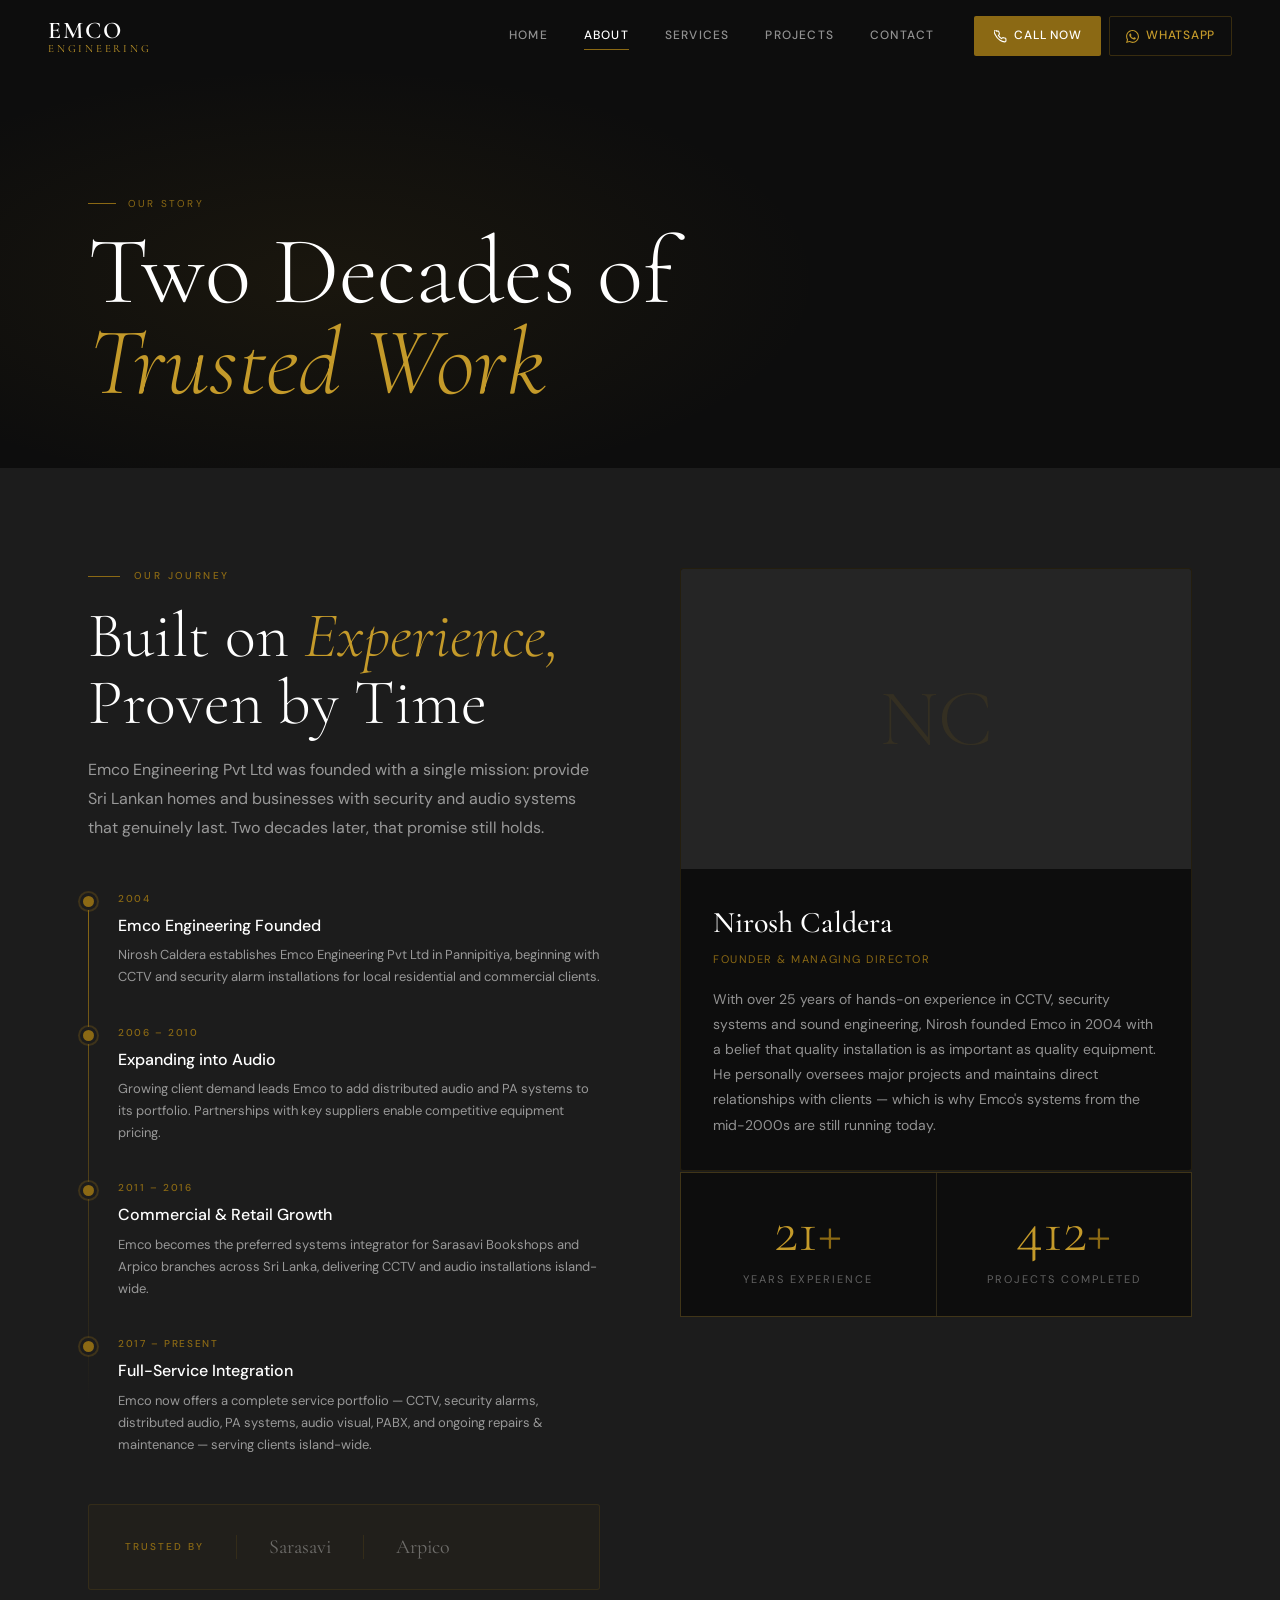
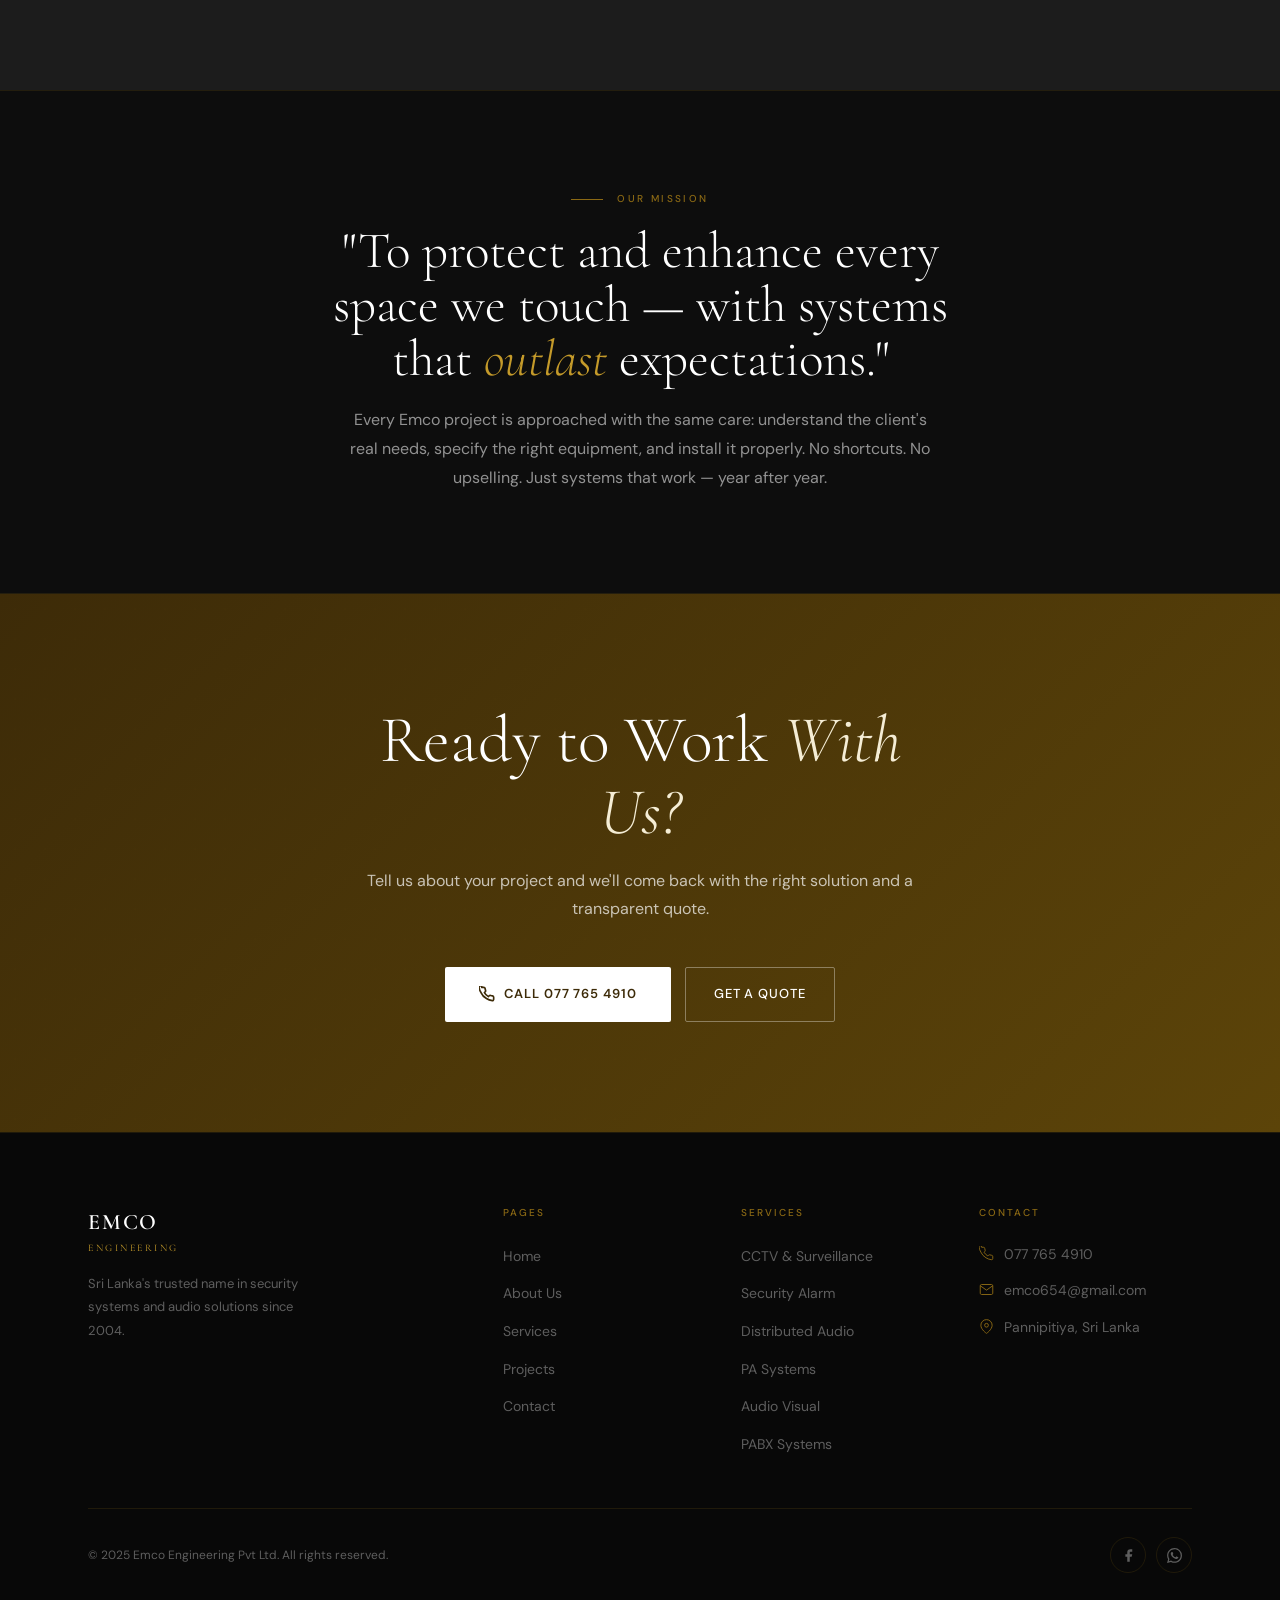
==== about.html @ 7edbc1fe "Build complete 5-page website for Emco Engineering Implements the full dark-luxury website based on " ====
<!DOCTYPE html>
<html lang="en">
<head>
  <meta charset="UTF-8">
  <meta name="viewport" content="width=device-width, initial-scale=1.0">
  <title>About Us — Emco Engineering</title>
  <meta name="description" content="Founded in 2004 by Nirosh Caldera, Emco Engineering has 20+ years of expertise in CCTV, security and audio systems across Sri Lanka.">
  <link rel="stylesheet" href="style.css">
  <script src="https://cdnjs.cloudflare.com/ajax/libs/gsap/3.12.5/gsap.min.js" defer></script>
  <script src="script.js" defer></script>
</head>
<body>

<div id="page-overlay"></div>

<!-- NAVBAR -->
<nav class="navbar" id="navbar">
  <div class="nav-container">
    <a href="index.html" class="nav-logo nav-link-anim">
      <img src="assets/logo.png" alt="Emco Engineering" class="logo-img" onerror="this.closest('.nav-logo').classList.add('logo-fallback-active')">
      <div class="logo-text-fallback"><div class="logo-emco">EMCO</div><div class="logo-engineering">Engineering</div></div>
    </a>
    <div class="nav-links">
      <a href="index.html"    class="nav-link nav-link-anim">Home</a>
      <a href="about.html"   class="nav-link active nav-link-anim">About</a>
      <a href="services.html" class="nav-link nav-link-anim">Services</a>
      <a href="projects.html" class="nav-link nav-link-anim">Projects</a>
      <a href="contact.html"  class="nav-link nav-link-anim">Contact</a>
    </div>
    <div class="nav-cta-group">
      <a href="tel:+94777654910" class="btn-nav-call">
        <svg viewBox="0 0 24 24" width="13" height="13" fill="none" stroke="currentColor" stroke-width="2" stroke-linecap="round" stroke-linejoin="round"><path d="M22 16.92v3a2 2 0 01-2.18 2 19.79 19.79 0 01-8.63-3.07A19.5 19.5 0 013 9.82a19.79 19.79 0 01-3.07-8.63A2 2 0 014.11 2h3a2 2 0 012 1.72c.127.96.361 1.903.7 2.81a2 2 0 01-.45 2.11L8.09 9.91a16 16 0 006 6l1.27-1.27a2 2 0 012.11-.45c.907.339 1.85.573 2.81.7A2 2 0 0122 16.92z"/></svg>
        Call Now
      </a>
      <a href="https://wa.me/94777654910" class="btn-nav-wa" target="_blank" rel="noopener">
        <svg viewBox="0 0 24 24" width="13" height="13" fill="currentColor"><path d="M17.472 14.382c-.297-.149-1.758-.867-2.03-.967-.273-.099-.471-.148-.67.15-.197.297-.767.966-.94 1.164-.173.199-.347.223-.644.075-.297-.15-1.255-.463-2.39-1.475-.883-.788-1.48-1.761-1.653-2.059-.173-.297-.018-.458.13-.606.134-.133.298-.347.446-.52.149-.174.198-.298.298-.497.099-.198.05-.371-.025-.52-.075-.149-.669-1.612-.916-2.207-.242-.579-.487-.5-.669-.51-.173-.008-.371-.01-.57-.01-.198 0-.52.074-.792.372-.272.297-1.04 1.016-1.04 2.479 0 1.462 1.065 2.875 1.213 3.074.149.198 2.096 3.2 5.077 4.487.709.306 1.262.489 1.694.625.712.227 1.36.195 1.871.118.571-.085 1.758-.719 2.006-1.413.248-.694.248-1.289.173-1.413-.074-.124-.272-.198-.57-.347m-5.421 7.403h-.004a9.87 9.87 0 01-5.031-1.378l-.361-.214-3.741.982.998-3.648-.235-.374a9.86 9.86 0 01-1.51-5.26c.001-5.45 4.436-9.884 9.888-9.884 2.64 0 5.122 1.03 6.988 2.898a9.825 9.825 0 012.893 6.994c-.003 5.45-4.437 9.884-9.885 9.884m8.413-18.297A11.815 11.815 0 0012.05 0C5.495 0 .16 5.335.157 11.892c0 2.096.547 4.142 1.588 5.945L.057 24l6.305-1.654a11.882 11.882 0 005.683 1.448h.005c6.554 0 11.89-5.335 11.893-11.893a11.821 11.821 0 00-3.48-8.413Z"/></svg>
        WhatsApp
      </a>
    </div>
    <button class="hamburger" id="hamburger" aria-label="Open menu">
      <span></span><span></span><span></span>
    </button>
  </div>
</nav>

<div class="mobile-scrim" id="mobileScrim"></div>
<div class="mobile-menu" id="mobileMenu">
  <a href="index.html"    class="mobile-link nav-link-anim">Home</a>
  <a href="about.html"   class="mobile-link nav-link-anim">About</a>
  <a href="services.html" class="mobile-link nav-link-anim">Services</a>
  <a href="projects.html" class="mobile-link nav-link-anim">Projects</a>
  <a href="contact.html"  class="mobile-link nav-link-anim">Contact</a>
  <div class="mobile-cta">
    <a href="tel:+94777654910" class="mobile-call">📞 Call 077 765 4910</a>
    <a href="https://wa.me/94777654910" class="mobile-wa" target="_blank">💬 WhatsApp Us</a>
  </div>
</div>

<!-- PAGE HERO -->
<section class="page-hero">
  <div class="ph-content">
    <div class="ph-label">Our Story</div>
    <h1>Two Decades of<br><em>Trusted Work</em></h1>
  </div>
</section>

<!-- ABOUT SECTION -->
<section class="about-section">
  <div class="section-inner">
    <div class="about-grid">

      <!-- Timeline -->
      <div>
        <div class="section-eyebrow reveal">Our Journey</div>
        <h2 class="section-heading reveal d1">Built on <em>Experience,</em><br>Proven by Time</h2>
        <p class="section-body reveal d2" style="margin-bottom: 48px;">Emco Engineering Pvt Ltd was founded with a single mission: provide Sri Lankan homes and businesses with security and audio systems that genuinely last. Two decades later, that promise still holds.</p>

        <div class="timeline reveal d3">
          <div class="tl-item">
            <div class="tl-dot"></div>
            <div class="tl-year">2004</div>
            <div class="tl-title">Emco Engineering Founded</div>
            <div class="tl-desc">Nirosh Caldera establishes Emco Engineering Pvt Ltd in Pannipitiya, beginning with CCTV and security alarm installations for local residential and commercial clients.</div>
          </div>
          <div class="tl-item">
            <div class="tl-dot"></div>
            <div class="tl-year">2006 – 2010</div>
            <div class="tl-title">Expanding into Audio</div>
            <div class="tl-desc">Growing client demand leads Emco to add distributed audio and PA systems to its portfolio. Partnerships with key suppliers enable competitive equipment pricing.</div>
          </div>
          <div class="tl-item">
            <div class="tl-dot"></div>
            <div class="tl-year">2011 – 2016</div>
            <div class="tl-title">Commercial &amp; Retail Growth</div>
            <div class="tl-desc">Emco becomes the preferred systems integrator for Sarasavi Bookshops and Arpico branches across Sri Lanka, delivering CCTV and audio installations island-wide.</div>
          </div>
          <div class="tl-item">
            <div class="tl-dot"></div>
            <div class="tl-year">2017 – Present</div>
            <div class="tl-title">Full-Service Integration</div>
            <div class="tl-desc">Emco now offers a complete service portfolio — CCTV, security alarms, distributed audio, PA systems, audio visual, PABX, and ongoing repairs &amp; maintenance — serving clients island-wide.</div>
          </div>
        </div>

        <!-- Partners -->
        <div class="partners-bar reveal d4">
          <div class="partners-label">Trusted by</div>
          <div class="partners-sep"></div>
          <div class="partner-name">Sarasavi</div>
          <div class="partners-sep"></div>
          <div class="partner-name">Arpico</div>
        </div>
      </div>

      <!-- Founder Card -->
      <div class="reveal-left d2">
        <div class="founder-card">
          <div class="founder-photo">
            <img src="assets/founder.jpg" alt="Nirosh Caldera" onerror="this.style.display='none';this.nextElementSibling.style.display='flex'">
            <div class="founder-photo-ph" style="display:none">NC</div>
          </div>
          <div class="founder-info">
            <div class="founder-name">Nirosh Caldera</div>
            <div class="founder-title">Founder &amp; Managing Director</div>
            <p class="founder-bio">With over 25 years of hands-on experience in CCTV, security systems and sound engineering, Nirosh founded Emco in 2004 with a belief that quality installation is as important as quality equipment. He personally oversees major projects and maintains direct relationships with clients — which is why Emco's systems from the mid-2000s are still running today.</p>
          </div>
        </div>

        <!-- Stats -->
        <div style="display:grid; grid-template-columns:1fr 1fr; gap:1px; background:var(--border-gold); border:1px solid var(--border-gold); margin-top:1px;">
          <div style="background:var(--obsidian); padding:28px 24px; text-align:center;">
            <div class="stat-num" style="font-size:clamp(40px,5vw,60px);"><span class="counter" data-target="25"></span><span class="stat-suf">+</span></div>
            <div class="stat-lbl">Years Experience</div>
          </div>
          <div style="background:var(--obsidian); padding:28px 24px; text-align:center;">
            <div class="stat-num" style="font-size:clamp(40px,5vw,60px);"><span class="counter" data-target="500"></span><span class="stat-suf">+</span></div>
            <div class="stat-lbl">Projects Completed</div>
          </div>
        </div>
      </div>
    </div>
  </div>
</section>

<!-- MISSION -->
<section style="background: var(--obsidian); border-top: 1px solid var(--border-gold); border-bottom: 1px solid var(--border-gold);">
  <div class="section-inner" style="text-align:center; max-width:800px;">
    <div class="section-eyebrow reveal" style="justify-content:center;">Our Mission</div>
    <h2 class="section-heading reveal d1" style="font-size:clamp(32px,4vw,54px);">"To protect and enhance every space we touch — with systems that <em>outlast</em> expectations."</h2>
    <p class="section-body reveal d2" style="max-width:600px; margin:0 auto; text-align:center; color:var(--muted);">Every Emco project is approached with the same care: understand the client's real needs, specify the right equipment, and install it properly. No shortcuts. No upselling. Just systems that work — year after year.</p>
  </div>
</section>

<!-- CTA -->
<section class="cta-section">
  <div class="cta-pattern"></div>
  <div class="cta-inner">
    <h2 class="reveal">Ready to Work <em>With Us?</em></h2>
    <p class="reveal d1">Tell us about your project and we'll come back with the right solution and a transparent quote.</p>
    <div class="cta-btns reveal d2">
      <a href="tel:+94777654910" class="btn-white">
        <svg viewBox="0 0 24 24" width="16" height="16" fill="none" stroke="currentColor" stroke-width="2.5" stroke-linecap="round" stroke-linejoin="round"><path d="M22 16.92v3a2 2 0 01-2.18 2 19.79 19.79 0 01-8.63-3.07A19.5 19.5 0 013 9.82a19.79 19.79 0 01-3.07-8.63A2 2 0 014.11 2h3a2 2 0 012 1.72c.127.96.361 1.903.7 2.81a2 2 0 01-.45 2.11L8.09 9.91a16 16 0 006 6l1.27-1.27a2 2 0 012.11-.45c.907.339 1.85.573 2.81.7A2 2 0 0122 16.92z"/></svg>
        Call 077 765 4910
      </a>
      <a href="contact.html" class="btn-outline-white nav-link-anim">Get a Quote</a>
    </div>
  </div>
</section>

<!-- FOOTER -->
<footer class="footer">
  <div class="footer-inner">
    <div class="footer-top">
      <div>
        <div class="footer-logo">
          <img src="assets/logo.png" alt="Emco Engineering" onerror="this.style.display='none';this.nextElementSibling.style.display='block'">
          <div style="display:none"><div class="logo-emco">EMCO</div><div class="logo-engineering">Engineering</div></div>
        </div>
        <p class="footer-tagline">Sri Lanka's trusted name in security systems and audio solutions since 2004.</p>
      </div>
      <div class="footer-col">
        <h4>Pages</h4>
        <ul>
          <li><a href="index.html"    class="nav-link-anim">Home</a></li>
          <li><a href="about.html"   class="nav-link-anim">About Us</a></li>
          <li><a href="services.html" class="nav-link-anim">Services</a></li>
          <li><a href="projects.html" class="nav-link-anim">Projects</a></li>
          <li><a href="contact.html"  class="nav-link-anim">Contact</a></li>
        </ul>
      </div>
      <div class="footer-col">
        <h4>Services</h4>
        <ul>
          <li><a href="services.html">CCTV &amp; Surveillance</a></li>
          <li><a href="services.html">Security Alarm</a></li>
          <li><a href="services.html">Distributed Audio</a></li>
          <li><a href="services.html">PA Systems</a></li>
          <li><a href="services.html">Audio Visual</a></li>
          <li><a href="services.html">PABX Systems</a></li>
        </ul>
      </div>
      <div class="footer-col">
        <h4>Contact</h4>
        <div class="fc-item"><svg viewBox="0 0 24 24"><path d="M22 16.92v3a2 2 0 01-2.18 2 19.79 19.79 0 01-8.63-3.07A19.5 19.5 0 013 9.82a19.79 19.79 0 01-3.07-8.63A2 2 0 014.11 2h3a2 2 0 012 1.72c.127.96.361 1.903.7 2.81a2 2 0 01-.45 2.11L8.09 9.91a16 16 0 006 6l1.27-1.27a2 2 0 012.11-.45c.907.339 1.85.573 2.81.7A2 2 0 0122 16.92z"/></svg><a href="tel:+94777654910">077 765 4910</a></div>
        <div class="fc-item"><svg viewBox="0 0 24 24"><path d="M4 4h16c1.1 0 2 .9 2 2v12c0 1.1-.9 2-2 2H4c-1.1 0-2-.9-2-2V6c0-1.1.9-2 2-2z"/><polyline points="22,6 12,13 2,6"/></svg><a href="mailto:emco654@gmail.com">emco654@gmail.com</a></div>
        <div class="fc-item"><svg viewBox="0 0 24 24"><path d="M21 10c0 7-9 13-9 13s-9-6-9-13a9 9 0 0118 0z"/><circle cx="12" cy="10" r="3"/></svg><span>Pannipitiya, Sri Lanka</span></div>
      </div>
    </div>
    <div class="footer-bottom">
      <p class="footer-copy">&copy; 2025 Emco Engineering Pvt Ltd. All rights reserved.</p>
      <div class="footer-social">
        <a href="https://facebook.com" class="soc-btn" target="_blank" rel="noopener" aria-label="Facebook"><svg viewBox="0 0 24 24"><path d="M18 2h-3a5 5 0 00-5 5v3H7v4h3v8h4v-8h3l1-4h-4V7a1 1 0 011-1h3z"/></svg></a>
        <a href="https://wa.me/94777654910" class="soc-btn" target="_blank" rel="noopener" aria-label="WhatsApp"><svg viewBox="0 0 24 24"><path d="M17.472 14.382c-.297-.149-1.758-.867-2.03-.967-.273-.099-.471-.148-.67.15-.197.297-.767.966-.94 1.164-.173.199-.347.223-.644.075-.297-.15-1.255-.463-2.39-1.475-.883-.788-1.48-1.761-1.653-2.059-.173-.297-.018-.458.13-.606.134-.133.298-.347.446-.52.149-.174.198-.298.298-.497.099-.198.05-.371-.025-.52-.075-.149-.669-1.612-.916-2.207-.242-.579-.487-.5-.669-.51-.173-.008-.371-.01-.57-.01-.198 0-.52.074-.792.372-.272.297-1.04 1.016-1.04 2.479 0 1.462 1.065 2.875 1.213 3.074.149.198 2.096 3.2 5.077 4.487.709.306 1.262.489 1.694.625.712.227 1.36.195 1.871.118.571-.085 1.758-.719 2.006-1.413.248-.694.248-1.289.173-1.413-.074-.124-.272-.198-.57-.347m-5.421 7.403h-.004a9.87 9.87 0 01-5.031-1.378l-.361-.214-3.741.982.998-3.648-.235-.374a9.86 9.86 0 01-1.51-5.26c.001-5.45 4.436-9.884 9.888-9.884 2.64 0 5.122 1.03 6.988 2.898a9.825 9.825 0 012.893 6.994c-.003 5.45-4.437 9.884-9.885 9.884m8.413-18.297A11.815 11.815 0 0012.05 0C5.495 0 .16 5.335.157 11.892c0 2.096.547 4.142 1.588 5.945L.057 24l6.305-1.654a11.882 11.882 0 005.683 1.448h.005c6.554 0 11.89-5.335 11.893-11.893a11.821 11.821 0 00-3.48-8.413Z"/></svg></a>
      </div>
    </div>
  </div>
</footer>

</body>
</html>
---- style.css ----
/* ================================================================
   EMCO ENGINEERING — GLOBAL STYLESHEET
   Dark Luxury · Gold Accent · Cormorant Garamond + DM Sans
   ================================================================ */

@import url('https://fonts.googleapis.com/css2?family=Cormorant+Garamond:ital,wght@0,300;0,400;0,500;0,600;1,300;1,400;1,500&family=DM+Sans:opsz,wght@9..40,300;9..40,400;9..40,500;9..40,600&display=swap');

/* ── VARIABLES ─────────────────────────────────────────────── */
:root {
  --obsidian:    #0D0D0D;
  --charcoal:    #1C1C1C;
  --charcoal2:   #252525;
  --charcoal3:   #2E2E2E;
  --gold:        #8B6914;
  --gold-light:  #C49A2A;
  --gold-pale:   #F5EDD5;
  --gold-dark:   #5C4409;
  --brown:       #3D2B08;
  --off-white:   #F7F5F0;
  --white:       #FFFFFF;
  --muted:       rgba(255,255,255,0.55);
  --muted2:      rgba(255,255,255,0.35);
  --border-gold: rgba(139,105,20,0.18);
  --border-gold2:rgba(139,105,20,0.35);
  --ff-display:  'Cormorant Garamond', serif;
  --ff-body:     'DM Sans', sans-serif;
  --max-w:       1200px;
  --ease-expo:   cubic-bezier(0.16, 1, 0.3, 1);
}

/* ── RESET ──────────────────────────────────────────────────── */
*, *::before, *::after { box-sizing: border-box; margin: 0; padding: 0; }
html { scroll-behavior: smooth; }
body {
  font-family: var(--ff-body);
  background: var(--obsidian);
  color: var(--white);
  overflow-x: hidden;
  line-height: 1.6;
  -webkit-font-smoothing: antialiased;
}
img { max-width: 100%; display: block; }
a { text-decoration: none; color: inherit; }
button { font-family: var(--ff-body); cursor: pointer; border: none; background: none; }
svg { pointer-events: none; }

::-webkit-scrollbar { width: 5px; }
::-webkit-scrollbar-track { background: var(--charcoal); }
::-webkit-scrollbar-thumb { background: var(--gold); border-radius: 3px; }

/* ── PAGE TRANSITION OVERLAY ────────────────────────────────── */
#page-overlay {
  position: fixed;
  inset: 0;
  background: var(--gold-dark);
  z-index: 9999;
  transform: scaleX(1);
  transform-origin: right;
  pointer-events: none;
  will-change: transform;
}

/* ── NAVBAR ─────────────────────────────────────────────────── */
.navbar {
  position: fixed;
  top: 0; left: 0; right: 0;
  z-index: 900;
  height: 72px;
  padding: 0 48px;
  display: flex;
  align-items: center;
  transition: background 0.4s, box-shadow 0.4s;
}
.navbar.scrolled {
  background: rgba(13,13,13,0.96);
  backdrop-filter: blur(16px);
  -webkit-backdrop-filter: blur(16px);
  box-shadow: 0 1px 0 var(--border-gold);
}
.nav-container {
  display: flex;
  align-items: center;
  width: 100%;
  max-width: var(--max-w);
  margin: 0 auto;
}

/* Logo */
.nav-logo { display: flex; align-items: center; gap: 10px; flex-shrink: 0; }
.nav-logo .logo-img { height: 38px; width: auto; display: block; }
.logo-text-fallback {
  display: none;
  flex-direction: column;
  line-height: 1;
}
.nav-logo.logo-fallback-active .logo-img { display: none; }
.nav-logo.logo-fallback-active .logo-text-fallback { display: flex; }
.logo-emco {
  font-family: var(--ff-display);
  font-size: 24px;
  font-weight: 600;
  color: var(--white);
  letter-spacing: 0.08em;
}
.logo-engineering {
  font-family: var(--ff-display);
  font-size: 11px;
  font-weight: 400;
  color: var(--gold-light);
  letter-spacing: 0.25em;
  text-transform: uppercase;
}

/* Nav links */
.nav-links {
  display: flex;
  gap: 36px;
  margin-left: auto;
  margin-right: 40px;
}
.nav-link {
  font-size: 12px;
  font-weight: 500;
  letter-spacing: 0.1em;
  text-transform: uppercase;
  color: var(--muted);
  position: relative;
  transition: color 0.25s;
}
.nav-link::after {
  content: '';
  position: absolute;
  bottom: -4px; left: 50%; right: 50%;
  height: 1px;
  background: var(--gold);
  transition: left 0.3s var(--ease-expo), right 0.3s var(--ease-expo);
}
.nav-link:hover, .nav-link.active { color: var(--white); }
.nav-link:hover::after, .nav-link.active::after { left: 0; right: 0; }

/* CTA buttons */
.nav-cta-group { display: flex; gap: 8px; }
.btn-nav-call {
  display: inline-flex; align-items: center; gap: 7px;
  padding: 9px 20px;
  background: var(--gold);
  color: var(--white);
  font-size: 12px; font-weight: 500; letter-spacing: 0.06em;
  text-transform: uppercase; border-radius: 2px;
  transition: background 0.25s;
}
.btn-nav-call:hover { background: var(--gold-light); }
.btn-nav-wa {
  display: inline-flex; align-items: center; gap: 7px;
  padding: 9px 16px;
  border: 1px solid var(--border-gold2);
  color: var(--gold-light);
  font-size: 12px; font-weight: 500; letter-spacing: 0.06em;
  text-transform: uppercase; border-radius: 2px;
  transition: all 0.25s;
}
.btn-nav-wa:hover { border-color: var(--gold-light); background: rgba(139,105,20,0.08); color: var(--white); }

/* Hamburger */
.hamburger {
  display: none;
  margin-left: auto;
  width: 40px; height: 40px;
  flex-direction: column;
  align-items: flex-end;
  justify-content: center;
  gap: 6px;
}
.hamburger span {
  display: block; height: 1.5px; background: var(--white);
  transition: all 0.35s var(--ease-expo);
}
.hamburger span:nth-child(1) { width: 28px; }
.hamburger span:nth-child(2) { width: 20px; }
.hamburger span:nth-child(3) { width: 24px; }
.hamburger.open span:nth-child(1) { width: 26px; transform: translateY(7.5px) rotate(45deg); }
.hamburger.open span:nth-child(2) { opacity: 0; transform: scaleX(0); }
.hamburger.open span:nth-child(3) { width: 26px; transform: translateY(-7.5px) rotate(-45deg); }

/* Mobile menu */
.mobile-scrim {
  position: fixed; inset: 0;
  background: rgba(0,0,0,0.75);
  z-index: 850;
  opacity: 0; pointer-events: none;
  transition: opacity 0.4s;
}
.mobile-scrim.open { opacity: 1; pointer-events: all; }
.mobile-menu {
  position: fixed; top: 0; right: 0;
  width: min(320px, 85vw); height: 100vh;
  background: var(--charcoal);
  border-left: 1px solid var(--border-gold);
  z-index: 860;
  padding: 90px 36px 40px;
  transform: translateX(100%);
  transition: transform 0.5s var(--ease-expo);
  overflow-y: auto;
}
.mobile-menu.open { transform: translateX(0); }
.mobile-link {
  display: block;
  font-family: var(--ff-display);
  font-size: 28px; font-weight: 400;
  color: var(--muted);
  padding: 14px 0;
  border-bottom: 0.5px solid var(--border-gold);
  transition: color 0.2s, padding-left 0.3s;
}
.mobile-link:last-of-type { border-bottom: none; }
.mobile-link:hover { color: var(--gold-light); padding-left: 6px; }
.mobile-cta { margin-top: 36px; display: flex; flex-direction: column; gap: 10px; }
.mobile-cta a {
  display: flex; align-items: center; justify-content: center; gap: 8px;
  padding: 14px 20px; border-radius: 2px;
  font-size: 14px; font-weight: 500; letter-spacing: 0.04em;
}
.mobile-call { background: var(--gold); color: var(--white); }
.mobile-call:hover { background: var(--gold-light); }
.mobile-wa { border: 1px solid var(--border-gold2); color: var(--gold-light); }
.mobile-wa:hover { background: rgba(139,105,20,0.08); }

/* ── HERO ───────────────────────────────────────────────────── */
.hero {
  position: relative;
  height: 100svh; min-height: 680px;
  display: flex; align-items: center;
  overflow: hidden;
  background: var(--obsidian);
}
.hero-bg {
  position: absolute; inset: 0;
  background:
    radial-gradient(ellipse 70% 60% at 75% 50%, rgba(139,105,20,0.13) 0%, transparent 70%),
    radial-gradient(ellipse 50% 50% at 15% 85%, rgba(92,68,9,0.08) 0%, transparent 60%);
}
.hero-grid {
  position: absolute; inset: 0;
  background-image:
    linear-gradient(var(--border-gold) 1px, transparent 1px),
    linear-gradient(90deg, var(--border-gold) 1px, transparent 1px);
  background-size: 72px 72px;
  mask-image: radial-gradient(ellipse 80% 80% at 70% 50%, black 20%, transparent 80%);
  -webkit-mask-image: radial-gradient(ellipse 80% 80% at 70% 50%, black 20%, transparent 80%);
}
.hero-content {
  position: relative; z-index: 2;
  max-width: var(--max-w); margin: 0 auto;
  padding: 0 48px;
  width: 100%;
  padding-top: 72px;
}
.hero-label {
  font-size: 11px; font-weight: 500;
  letter-spacing: 0.22em; text-transform: uppercase;
  color: var(--gold-light);
  margin-bottom: 28px;
  display: flex; align-items: center; gap: 12px;
  opacity: 0;
}
.hero-label::before {
  content: ''; width: 36px; height: 1px; background: var(--gold);
}
.hero-title {
  font-family: var(--ff-display);
  font-size: clamp(60px, 10vw, 128px);
  font-weight: 300; line-height: 0.95;
  margin-bottom: 36px;
  color: var(--white);
}
.hero-title .word { display: block; overflow: hidden; }
.hero-title .word-inner { display: block; transform: translateY(110%); }
.hero-title .accent { color: var(--gold-light); font-style: italic; }
.hero-sub {
  font-size: clamp(15px, 1.6vw, 17px);
  color: var(--muted);
  max-width: 500px; line-height: 1.8;
  margin-bottom: 44px;
  opacity: 0;
}
.hero-cta { display: flex; gap: 14px; flex-wrap: wrap; opacity: 0; }

/* Primary button */
.btn-primary {
  display: inline-flex; align-items: center; gap: 9px;
  padding: 16px 32px;
  background: var(--gold); color: var(--white);
  font-size: 13px; font-weight: 500;
  letter-spacing: 0.08em; text-transform: uppercase;
  border-radius: 2px;
  position: relative; overflow: hidden;
  transition: transform 0.2s;
}
.btn-primary::before {
  content: '';
  position: absolute; inset: 0;
  background: var(--gold-light);
  transform: scaleX(0); transform-origin: left;
  transition: transform 0.4s var(--ease-expo);
  z-index: 0;
}
.btn-primary:hover::before { transform: scaleX(1); }
.btn-primary:hover { transform: translateY(-2px); }
.btn-primary > * { position: relative; z-index: 1; }

/* Outline button */
.btn-outline {
  display: inline-flex; align-items: center; gap: 9px;
  padding: 16px 28px;
  border: 1px solid var(--border-gold2);
  color: var(--gold-light);
  font-size: 13px; font-weight: 500;
  letter-spacing: 0.08em; text-transform: uppercase;
  border-radius: 2px;
  transition: all 0.3s;
}
.btn-outline:hover {
  border-color: var(--gold-light);
  background: rgba(139,105,20,0.1);
  color: var(--white);
  transform: translateY(-2px);
}

/* Scroll indicator */
.hero-scroll {
  position: absolute; bottom: 40px; left: 50%;
  transform: translateX(-50%);
  display: flex; flex-direction: column; align-items: center; gap: 10px;
  z-index: 2; opacity: 0;
}
.hero-scroll span { font-size: 10px; letter-spacing: 0.2em; text-transform: uppercase; color: var(--muted2); }
.scroll-line {
  width: 1px; height: 52px;
  background: linear-gradient(to bottom, var(--gold) 0%, transparent 100%);
  animation: scrollAnim 2.2s ease-in-out infinite;
}
@keyframes scrollAnim {
  0%   { transform: scaleY(0); transform-origin: top; opacity: 0; }
  40%  { transform: scaleY(1); transform-origin: top; opacity: 1; }
  60%  { transform: scaleY(1); transform-origin: bottom; opacity: 1; }
  100% { transform: scaleY(0); transform-origin: bottom; opacity: 0; }
}

/* ── SECTION SHARED ─────────────────────────────────────────── */
.section-inner {
  max-width: var(--max-w); margin: 0 auto;
  padding: 100px 48px;
}
.section-eyebrow {
  font-size: 10px; font-weight: 500;
  letter-spacing: 0.24em; text-transform: uppercase;
  color: var(--gold);
  margin-bottom: 18px;
  display: flex; align-items: center; gap: 14px;
}
.section-eyebrow::before { content: ''; width: 32px; height: 1px; background: var(--gold); flex-shrink: 0; }
.section-heading {
  font-family: var(--ff-display);
  font-size: clamp(38px, 5vw, 68px);
  font-weight: 300; line-height: 1.05;
  margin-bottom: 20px;
}
.section-heading em { font-style: italic; color: var(--gold-light); }
.section-body {
  font-size: 16px; color: var(--muted);
  max-width: 520px; line-height: 1.8;
}
.section-body.on-light { color: rgba(61,43,8,0.75); }

/* Reveal animation classes */
.reveal {
  opacity: 0; transform: translateY(28px);
  transition: opacity 0.75s var(--ease-expo), transform 0.75s var(--ease-expo);
}
.reveal.in { opacity: 1; transform: translateY(0); }
.reveal-left { opacity: 0; transform: translateX(-28px); transition: opacity 0.75s var(--ease-expo), transform 0.75s var(--ease-expo); }
.reveal-left.in { opacity: 1; transform: translateX(0); }
.d1 { transition-delay: 0.08s; }
.d2 { transition-delay: 0.16s; }
.d3 { transition-delay: 0.24s; }
.d4 { transition-delay: 0.32s; }
.d5 { transition-delay: 0.40s; }
.d6 { transition-delay: 0.48s; }

/* Angled SVG divider */
.angle-divider { display: block; width: 100%; line-height: 0; }

/* ── HOME: SERVICES GRID ────────────────────────────────────── */
.services-section { background: var(--charcoal); }
.services-section .section-inner { padding-bottom: 0; }
.services-grid {
  display: grid;
  grid-template-columns: repeat(3, 1fr);
  gap: 1px;
  background: var(--border-gold);
  border: 1px solid var(--border-gold);
  margin-top: 60px;
}
.s-card {
  background: var(--charcoal);
  padding: 40px 36px 36px;
  position: relative; overflow: hidden;
  transition: background 0.35s;
}
.s-card::after {
  content: '';
  position: absolute; bottom: 0; left: 0;
  width: 100%; height: 2px;
  background: var(--gold);
  transform: scaleX(0); transform-origin: left;
  transition: transform 0.45s var(--ease-expo);
}
.s-card:hover { background: var(--charcoal2); }
.s-card:hover::after { transform: scaleX(1); }
.s-icon {
  width: 50px; height: 50px; border-radius: 50%;
  background: rgba(139,105,20,0.1);
  border: 1px solid var(--border-gold);
  display: flex; align-items: center; justify-content: center;
  margin-bottom: 24px;
  transition: background 0.3s, border-color 0.3s;
}
.s-card:hover .s-icon { background: rgba(139,105,20,0.2); border-color: var(--gold); }
.s-icon svg { width: 22px; height: 22px; stroke: var(--gold-light); fill: none; stroke-width: 1.5; stroke-linecap: round; stroke-linejoin: round; }
.s-card h3 { font-family: var(--ff-display); font-size: 22px; font-weight: 500; margin-bottom: 12px; }
.s-card p { font-size: 14px; color: var(--muted); line-height: 1.75; margin-bottom: 24px; }
.s-link {
  font-size: 11px; font-weight: 500;
  letter-spacing: 0.12em; text-transform: uppercase;
  color: var(--gold);
  display: flex; align-items: center; gap: 8px;
  transition: gap 0.3s var(--ease-expo), color 0.3s;
}
.s-card:hover .s-link { gap: 14px; color: var(--gold-light); }
.s-link svg { width: 14px; height: 14px; stroke: currentColor; fill: none; stroke-width: 2; stroke-linecap: round; stroke-linejoin: round; }

/* ── HOME: STATS ────────────────────────────────────────────── */
.stats-section {
  background: var(--obsidian);
  border-top: 1px solid var(--border-gold);
  border-bottom: 1px solid var(--border-gold);
}
.stats-grid {
  max-width: var(--max-w); margin: 0 auto;
  padding: 80px 48px;
  display: grid;
  grid-template-columns: repeat(4, 1fr);
  gap: 20px;
  text-align: center;
}
.stat-num {
  font-family: var(--ff-display);
  font-size: clamp(52px, 7vw, 84px);
  font-weight: 300; line-height: 1;
  color: var(--gold-light);
}
.stat-suf { color: var(--gold); }
.stat-lbl {
  font-size: 11px; letter-spacing: 0.18em;
  text-transform: uppercase; color: var(--muted2);
  margin-top: 10px;
}

/* ── HOME: WHY EMCO ─────────────────────────────────────────── */
.why-section { background: var(--charcoal); }
.why-grid { display: grid; grid-template-columns: 1fr 1fr; gap: 80px; align-items: center; }
.why-list { list-style: none; margin-top: 36px; }
.why-item {
  display: flex; gap: 16px; align-items: flex-start;
  padding: 20px 0;
  border-bottom: 0.5px solid var(--border-gold);
}
.why-item:last-child { border-bottom: none; }
.why-check {
  width: 30px; height: 30px; border-radius: 50%; flex-shrink: 0;
  background: rgba(139,105,20,0.1);
  border: 1px solid var(--border-gold2);
  display: flex; align-items: center; justify-content: center;
  margin-top: 2px;
}
.why-check svg { width: 14px; height: 14px; stroke: var(--gold); fill: none; stroke-width: 2.5; stroke-linecap: round; stroke-linejoin: round; }
.why-item h4 { font-size: 15px; font-weight: 500; margin-bottom: 5px; }
.why-item p { font-size: 13px; color: var(--muted); line-height: 1.65; }
.why-visual {
  position: relative; aspect-ratio: 3/4;
  background: var(--charcoal2); border-radius: 2px;
  overflow: hidden;
  border: 1px solid var(--border-gold);
}
.why-img { width: 100%; height: 100%; object-fit: cover; }
.why-img-placeholder {
  width: 100%; height: 100%;
  background: linear-gradient(145deg, var(--charcoal2) 0%, rgba(139,105,20,0.06) 100%);
  display: flex; align-items: center; justify-content: center;
}
.why-img-placeholder svg { width: 80px; height: 80px; stroke: rgba(139,105,20,0.12); fill: none; stroke-width: 0.75; }
.why-badge {
  position: absolute; bottom: 24px; left: 24px; right: 24px;
  background: rgba(13,13,13,0.92);
  backdrop-filter: blur(10px);
  border: 1px solid var(--border-gold2);
  border-radius: 3px;
  padding: 18px 22px;
}
.why-badge strong {
  display: block; font-family: var(--ff-display);
  font-size: 36px; font-weight: 300; color: var(--gold-light);
  line-height: 1;
}
.why-badge span { font-size: 11px; letter-spacing: 0.14em; text-transform: uppercase; color: var(--muted2); margin-top: 4px; display: block; }

/* ── CTA BANNER ─────────────────────────────────────────────── */
.cta-section {
  background: linear-gradient(135deg, var(--brown) 0%, var(--gold-dark) 100%);
  position: relative; overflow: hidden; text-align: center;
}
.cta-pattern {
  position: absolute; inset: 0; opacity: 0.06;
  background-image: url("data:image/svg+xml,%3Csvg width='60' height='60' viewBox='0 0 60 60' xmlns='http://www.w3.org/2000/svg'%3E%3Cg fill='%23C49A2A' fill-rule='evenodd'%3E%3Ccircle cx='30' cy='30' r='1'/%3E%3C/g%3E%3C/svg%3E");
  background-size: 30px 30px;
}
.cta-inner {
  position: relative; z-index: 1;
  max-width: 700px; margin: 0 auto;
  padding: 110px 48px;
}
.cta-inner h2 {
  font-family: var(--ff-display);
  font-size: clamp(38px, 5.5vw, 66px);
  font-weight: 300; color: var(--white);
  line-height: 1.1; margin-bottom: 18px;
}
.cta-inner h2 em { color: var(--gold-pale); font-style: italic; }
.cta-inner p { font-size: 16px; color: rgba(255,255,255,0.7); margin-bottom: 44px; line-height: 1.75; }
.cta-btns { display: flex; gap: 14px; justify-content: center; flex-wrap: wrap; }
.btn-white {
  display: inline-flex; align-items: center; gap: 9px;
  padding: 16px 34px;
  background: var(--white); color: var(--brown);
  font-size: 13px; font-weight: 600;
  letter-spacing: 0.07em; text-transform: uppercase;
  border-radius: 2px;
  transition: transform 0.25s, box-shadow 0.25s;
}
.btn-white:hover { transform: translateY(-3px); box-shadow: 0 8px 24px rgba(0,0,0,0.3); }
.btn-outline-white {
  display: inline-flex; align-items: center; gap: 9px;
  padding: 16px 28px;
  border: 1.5px solid rgba(255,255,255,0.35);
  color: var(--white);
  font-size: 13px; font-weight: 500;
  letter-spacing: 0.07em; text-transform: uppercase;
  border-radius: 2px;
  transition: all 0.3s;
}
.btn-outline-white:hover { border-color: var(--white); background: rgba(255,255,255,0.1); transform: translateY(-3px); }

/* ── FOOTER ─────────────────────────────────────────────────── */
.footer { background: #080808; border-top: 1px solid var(--border-gold); }
.footer-inner { max-width: var(--max-w); margin: 0 auto; padding: 72px 48px 36px; }
.footer-top { display: grid; grid-template-columns: 2fr 1fr 1fr 1.2fr; gap: 60px; padding-bottom: 52px; border-bottom: 0.5px solid var(--border-gold); }
.footer-logo img { height: 34px; margin-bottom: 20px; }
.footer-logo .logo-emco { font-family: var(--ff-display); font-size: 22px; font-weight: 600; color: var(--white); letter-spacing: 0.08em; }
.footer-logo .logo-engineering { font-family: var(--ff-display); font-size: 10px; color: var(--gold-light); letter-spacing: 0.25em; text-transform: uppercase; }
.footer-tagline { font-size: 13px; color: var(--muted2); line-height: 1.8; margin-top: 16px; max-width: 240px; }
.footer-col h4 { font-size: 10px; font-weight: 500; letter-spacing: 0.2em; text-transform: uppercase; color: var(--gold); margin-bottom: 22px; }
.footer-col ul { list-style: none; }
.footer-col ul li + li { margin-top: 12px; }
.footer-col a { font-size: 14px; color: var(--muted2); transition: color 0.2s; }
.footer-col a:hover { color: var(--gold-light); }
.fc-item { display: flex; align-items: flex-start; gap: 10px; margin-bottom: 14px; font-size: 14px; color: var(--muted2); }
.fc-item svg { width: 15px; height: 15px; stroke: var(--gold); fill: none; stroke-width: 1.5; flex-shrink: 0; margin-top: 3px; }
.footer-bottom {
  padding-top: 28px;
  display: flex; align-items: center; justify-content: space-between; flex-wrap: wrap; gap: 14px;
}
.footer-copy { font-size: 12px; color: var(--muted2); }
.footer-social { display: flex; gap: 10px; }
.soc-btn {
  width: 36px; height: 36px; border-radius: 50%;
  border: 1px solid var(--border-gold);
  display: flex; align-items: center; justify-content: center;
  color: var(--muted2);
  transition: all 0.3s;
}
.soc-btn:hover { border-color: var(--gold); color: var(--gold-light); background: rgba(139,105,20,0.08); }
.soc-btn svg { width: 15px; height: 15px; fill: currentColor; }

/* ── PAGE HERO (inner pages) ────────────────────────────────── */
.page-hero {
  height: 52vh; min-height: 400px;
  background: var(--obsidian);
  display: flex; align-items: flex-end;
  position: relative; overflow: hidden;
}
.page-hero::before {
  content: '';
  position: absolute; inset: 0;
  background: radial-gradient(ellipse 60% 70% at 25% 60%, rgba(139,105,20,0.1) 0%, transparent 65%);
}
.ph-content {
  position: relative; z-index: 2;
  max-width: var(--max-w); margin: 0 auto;
  padding: 0 48px 60px; width: 100%;
}
.ph-label { font-size: 10px; letter-spacing: 0.22em; text-transform: uppercase; color: var(--gold); margin-bottom: 14px; display: flex; align-items: center; gap: 12px; }
.ph-label::before { content: ''; width: 28px; height: 1px; background: var(--gold); }
.ph-content h1 {
  font-family: var(--ff-display);
  font-size: clamp(50px, 8vw, 96px);
  font-weight: 300; line-height: 0.95; color: var(--white);
}
.ph-content h1 em { color: var(--gold-light); font-style: italic; }

/* ── ABOUT PAGE ─────────────────────────────────────────────── */
.about-section { background: var(--charcoal); }
.about-grid { display: grid; grid-template-columns: 1fr 1fr; gap: 80px; align-items: start; }

.timeline { position: relative; padding-left: 30px; }
.timeline::before {
  content: '';
  position: absolute; left: 0; top: 8px; bottom: 0;
  width: 1px; background: linear-gradient(to bottom, var(--gold) 0%, transparent 90%);
}
.tl-item { position: relative; margin-bottom: 36px; }
.tl-dot {
  position: absolute; left: -35px; top: 5px;
  width: 11px; height: 11px; border-radius: 50%;
  background: var(--gold);
  box-shadow: 0 0 0 3px var(--charcoal), 0 0 0 5px rgba(139,105,20,0.3);
}
.tl-year { font-size: 10px; font-weight: 500; letter-spacing: 0.16em; text-transform: uppercase; color: var(--gold); margin-bottom: 6px; }
.tl-title { font-size: 16px; font-weight: 500; margin-bottom: 6px; }
.tl-desc { font-size: 13px; color: var(--muted); line-height: 1.7; }

.founder-card {
  background: var(--obsidian);
  border: 1px solid var(--border-gold);
  border-radius: 3px; overflow: hidden;
}
.founder-photo {
  height: 300px;
  background: var(--charcoal2);
  display: flex; align-items: center; justify-content: center;
  position: relative; overflow: hidden;
}
.founder-photo img { width: 100%; height: 100%; object-fit: cover; }
.founder-photo-ph {
  font-family: var(--ff-display); font-size: 80px; font-weight: 300;
  color: rgba(139,105,20,0.15);
}
.founder-info { padding: 30px 32px 32px; }
.founder-name { font-family: var(--ff-display); font-size: 30px; font-weight: 500; margin-bottom: 4px; }
.founder-title { font-size: 11px; letter-spacing: 0.14em; text-transform: uppercase; color: var(--gold); margin-bottom: 18px; }
.founder-bio { font-size: 14px; color: var(--muted); line-height: 1.8; }

.partners-bar {
  display: flex; align-items: center; gap: 32px; flex-wrap: wrap;
  padding: 26px 36px; margin-top: 48px;
  background: rgba(139,105,20,0.05);
  border: 1px solid var(--border-gold);
  border-radius: 3px;
}
.partners-label { font-size: 10px; letter-spacing: 0.2em; text-transform: uppercase; color: var(--gold); font-weight: 500; white-space: nowrap; flex-shrink: 0; }
.partners-sep { width: 1px; height: 24px; background: var(--border-gold); }
.partner-name { font-family: var(--ff-display); font-size: 20px; color: rgba(255,255,255,0.35); transition: color 0.3s; }
.partner-name:hover { color: rgba(255,255,255,0.65); }

/* ── SERVICES PAGE ──────────────────────────────────────────── */
.svcs-page { background: var(--obsidian); }
.svc-block {
  max-width: var(--max-w); margin: 0 auto;
  padding: 80px 48px;
  display: grid; grid-template-columns: 1fr 1fr;
  gap: 80px; align-items: center;
  border-bottom: 0.5px solid var(--border-gold);
}
.svc-block:last-child { border-bottom: none; }
.svc-block.flip { direction: rtl; }
.svc-block.flip > * { direction: ltr; }
.svc-visual {
  aspect-ratio: 4/3; border-radius: 2px; overflow: hidden;
  background: var(--charcoal2);
  border: 1px solid var(--border-gold);
  display: flex; align-items: center; justify-content: center;
  position: relative;
}
.svc-visual-icon { position: absolute; opacity: 0.08; }
.svc-visual-icon svg { width: 120px; height: 120px; stroke: var(--gold-light); fill: none; stroke-width: 0.5; }
.svc-visual-badge {
  position: absolute; top: 20px; left: 20px;
  width: 44px; height: 44px; border-radius: 50%;
  background: rgba(139,105,20,0.15);
  border: 1px solid var(--border-gold2);
  display: flex; align-items: center; justify-content: center;
}
.svc-visual-badge svg { width: 20px; height: 20px; stroke: var(--gold-light); fill: none; stroke-width: 1.5; }
.svc-content h2 { font-family: var(--ff-display); font-size: clamp(32px, 4vw, 52px); font-weight: 400; margin-bottom: 16px; }
.svc-content h2 em { color: var(--gold-light); font-style: italic; }
.svc-content p { font-size: 15px; color: var(--muted); line-height: 1.8; margin-bottom: 24px; }
.svc-features { list-style: none; margin-bottom: 32px; }
.svc-features li {
  font-size: 14px; color: var(--muted);
  padding: 9px 0;
  border-bottom: 0.5px solid rgba(255,255,255,0.05);
  display: flex; align-items: center; gap: 10px;
}
.svc-features li::before { content: ''; width: 5px; height: 5px; border-radius: 50%; background: var(--gold); flex-shrink: 0; }
.svc-cta { display: flex; gap: 10px; flex-wrap: wrap; }

/* ── PROJECTS PAGE ──────────────────────────────────────────── */
.projects-page { background: var(--obsidian); }
.filter-bar { display: flex; gap: 8px; flex-wrap: wrap; margin-bottom: 44px; }
.f-btn {
  font-size: 11px; font-weight: 500; letter-spacing: 0.1em; text-transform: uppercase;
  padding: 8px 20px; border-radius: 2px;
  border: 1px solid var(--border-gold);
  color: var(--muted); background: transparent; cursor: pointer;
  transition: all 0.3s;
}
.f-btn:hover, .f-btn.active { border-color: var(--gold); color: var(--gold-light); background: rgba(139,105,20,0.08); }
.projects-grid { display: grid; grid-template-columns: repeat(3, 1fr); gap: 1px; background: var(--border-gold); border: 1px solid var(--border-gold); }
.proj-card {
  background: var(--charcoal);
  position: relative; overflow: hidden;
  aspect-ratio: 4/3; cursor: pointer;
  transition: opacity 0.4s;
}
.proj-card.hidden { display: none; }
.proj-bg {
  position: absolute; inset: 0;
  background: var(--charcoal2);
  display: flex; align-items: center; justify-content: center;
  transition: transform 0.6s var(--ease-expo);
}
.proj-card:hover .proj-bg { transform: scale(1.05); }
.proj-bg svg { width: 72px; height: 72px; stroke: rgba(139,105,20,0.1); fill: none; stroke-width: 0.5; }
.proj-overlay {
  position: absolute; inset: 0;
  background: linear-gradient(to top, rgba(13,13,13,0.96) 0%, transparent 55%);
  display: flex; flex-direction: column; justify-content: flex-end;
  padding: 28px;
}
.proj-tag { font-size: 10px; letter-spacing: 0.16em; text-transform: uppercase; color: var(--gold); margin-bottom: 6px; }
.proj-name { font-family: var(--ff-display); font-size: 22px; font-weight: 400; margin-bottom: 4px; }
.proj-loc { font-size: 13px; color: var(--muted); }

/* ── CONTACT PAGE ───────────────────────────────────────────── */
.contact-page { background: var(--obsidian); }
.contact-grid { display: grid; grid-template-columns: 1fr 1fr; gap: 80px; align-items: start; }
.contact-form-wrap {
  background: var(--charcoal);
  border: 1px solid var(--border-gold);
  border-radius: 3px; padding: 44px 40px;
}
.form-row { display: grid; grid-template-columns: 1fr 1fr; gap: 20px; }
.fg { margin-bottom: 22px; }
.fg label { display: block; font-size: 10px; font-weight: 500; letter-spacing: 0.18em; text-transform: uppercase; color: var(--gold); margin-bottom: 10px; }
.fg input, .fg select, .fg textarea {
  width: 100%;
  background: rgba(255,255,255,0.04);
  border: 1px solid rgba(139,105,20,0.2);
  border-radius: 2px; padding: 14px 16px;
  font-family: var(--ff-body); font-size: 14px; color: var(--white);
  outline: none; transition: border-color 0.3s, background 0.3s;
  appearance: none;
}
.fg input:focus, .fg select:focus, .fg textarea:focus {
  border-color: var(--gold); background: rgba(139,105,20,0.05);
}
.fg input::placeholder, .fg textarea::placeholder { color: rgba(255,255,255,0.25); }
.fg select option { background: var(--charcoal); color: var(--white); }
.fg textarea { height: 140px; resize: vertical; }
.btn-submit {
  width: 100%; padding: 16px;
  background: var(--gold); color: var(--white);
  font-family: var(--ff-body); font-size: 13px; font-weight: 500;
  letter-spacing: 0.1em; text-transform: uppercase;
  border-radius: 2px; cursor: pointer; border: none;
  transition: background 0.3s, transform 0.2s;
}
.btn-submit:hover { background: var(--gold-light); transform: translateY(-2px); }

.contact-channel {
  display: flex; align-items: center; gap: 16px;
  padding: 20px 22px; border-radius: 3px;
  border: 1px solid var(--border-gold);
  background: var(--charcoal); margin-bottom: 12px;
  transition: border-color 0.3s, background 0.3s;
  color: inherit;
}
.contact-channel:hover { border-color: var(--border-gold2); background: var(--charcoal2); }
.ch-icon {
  width: 46px; height: 46px; border-radius: 50%; flex-shrink: 0;
  background: rgba(139,105,20,0.1);
  border: 1px solid var(--border-gold2);
  display: flex; align-items: center; justify-content: center;
}
.ch-icon svg { width: 20px; height: 20px; stroke: var(--gold-light); fill: none; stroke-width: 1.5; }
.ch-icon.wa-icon svg { stroke: none; fill: var(--gold-light); }
.ch-lbl { font-size: 10px; letter-spacing: 0.14em; text-transform: uppercase; color: var(--gold); margin-bottom: 4px; }
.ch-val { font-family: var(--ff-display); font-size: 18px; }
.ch-arrow { margin-left: auto; color: var(--muted2); }
.ch-arrow svg { width: 18px; height: 18px; stroke: currentColor; fill: none; stroke-width: 1.5; }

.area-tags { display: flex; flex-wrap: wrap; gap: 8px; margin-top: 16px; }
.area-tag { font-size: 12px; padding: 6px 14px; border-radius: 99px; border: 1px solid var(--border-gold); color: var(--muted2); }
.contact-side h3 { font-family: var(--ff-display); font-size: 32px; font-weight: 400; margin-bottom: 28px; }
.contact-side h3 em { color: var(--gold-light); font-style: italic; }

/* ── RESPONSIVE ─────────────────────────────────────────────── */
@media (max-width: 1024px) {
  .services-grid { grid-template-columns: repeat(2, 1fr); }
  .stats-grid { grid-template-columns: repeat(2, 1fr); gap: 40px; }
}
@media (max-width: 860px) {
  .why-grid, .about-grid, .contact-grid { grid-template-columns: 1fr; gap: 48px; }
  .svc-block { grid-template-columns: 1fr; }
  .svc-block.flip { direction: ltr; }
  .projects-grid { grid-template-columns: repeat(2, 1fr); }
  .footer-top { grid-template-columns: 1fr 1fr; gap: 44px; }
}
@media (max-width: 640px) {
  .nav-links, .nav-cta-group { display: none; }
  .hamburger { display: flex; }
  .navbar { padding: 0 20px; }
  .section-inner { padding: 64px 20px; }
  .hero-content { padding: 0 20px; padding-top: 72px; }
  .stats-grid { padding: 60px 20px; grid-template-columns: repeat(2, 1fr); }
  .footer-inner { padding: 56px 20px 28px; }
  .footer-top { grid-template-columns: 1fr; gap: 36px; }
  .cta-inner { padding: 80px 20px; }
  .svc-block { padding: 60px 20px; }
  .ph-content { padding: 0 20px 48px; }
  .contact-form-wrap { padding: 28px 20px; }
  .form-row { grid-template-columns: 1fr; }
  .services-grid { grid-template-columns: 1fr; }
  .projects-grid { grid-template-columns: 1fr; }
  .why-visual { aspect-ratio: 3/2; }
}
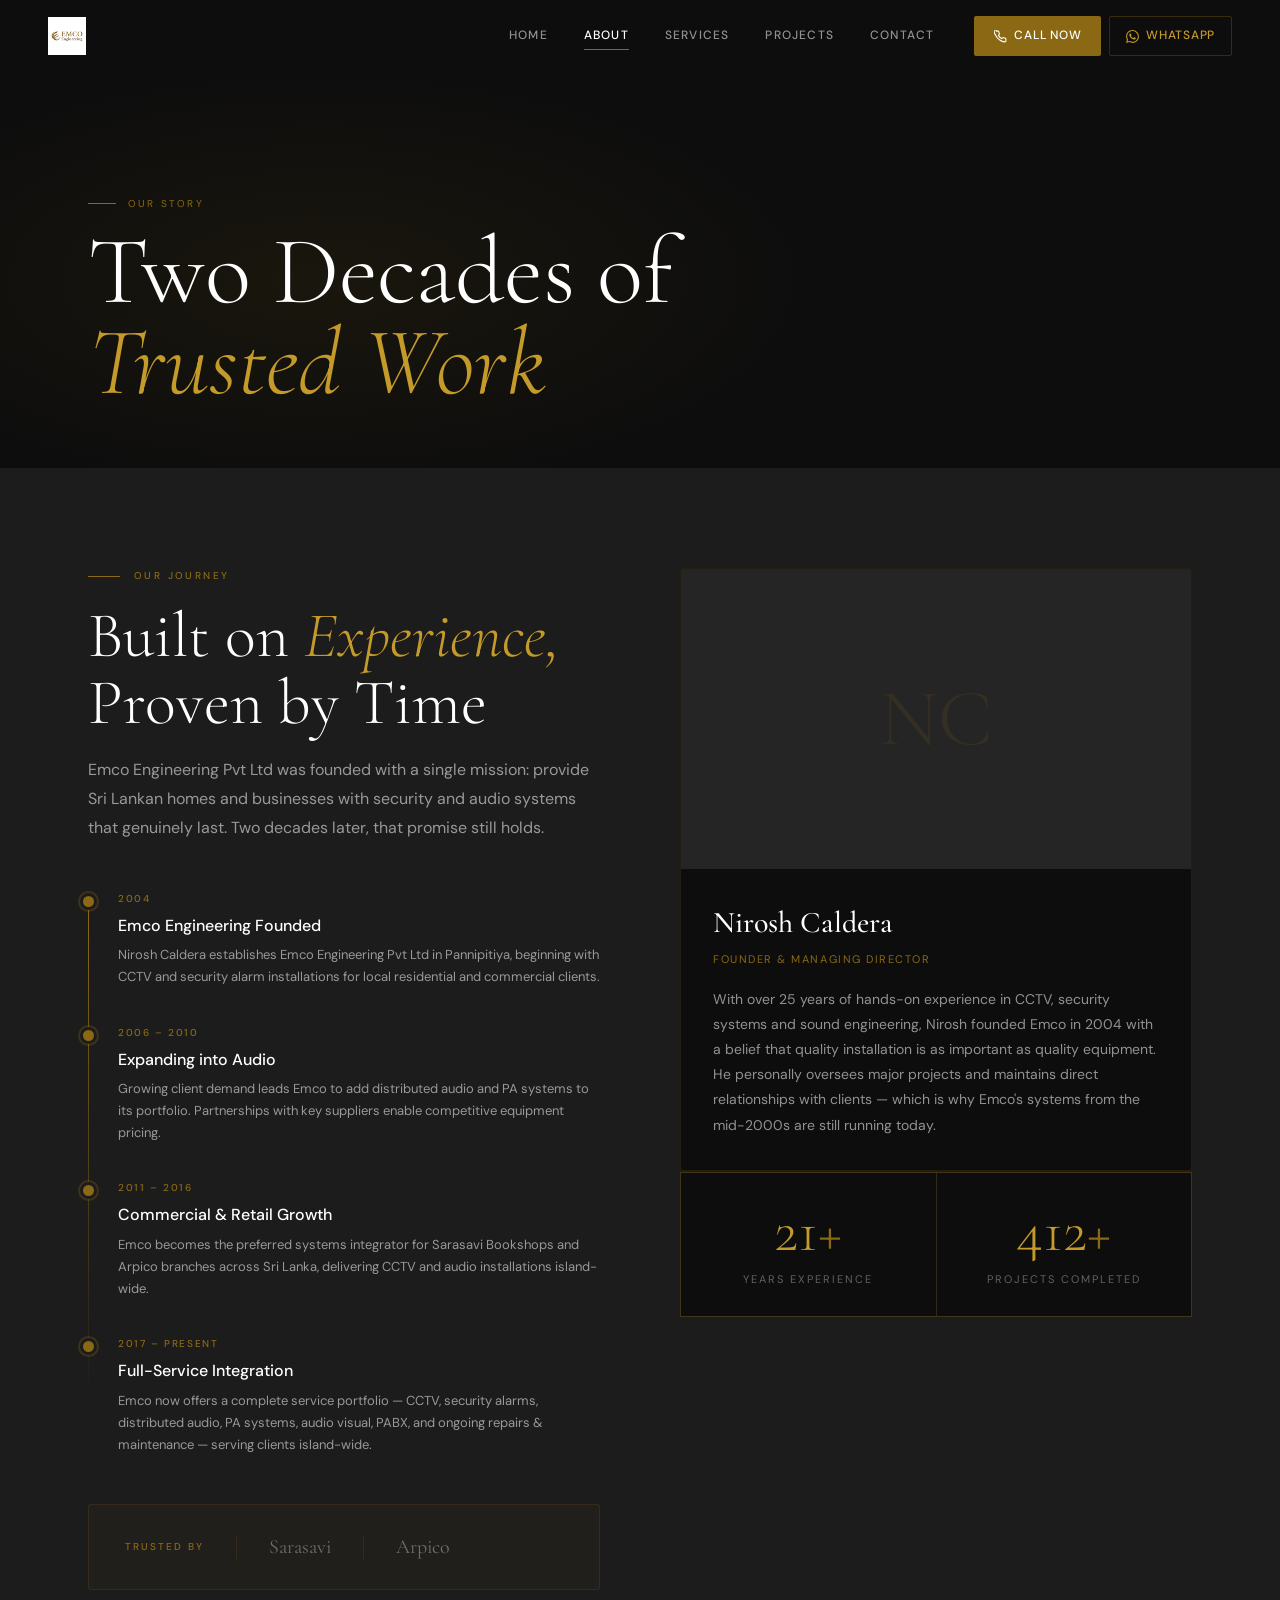
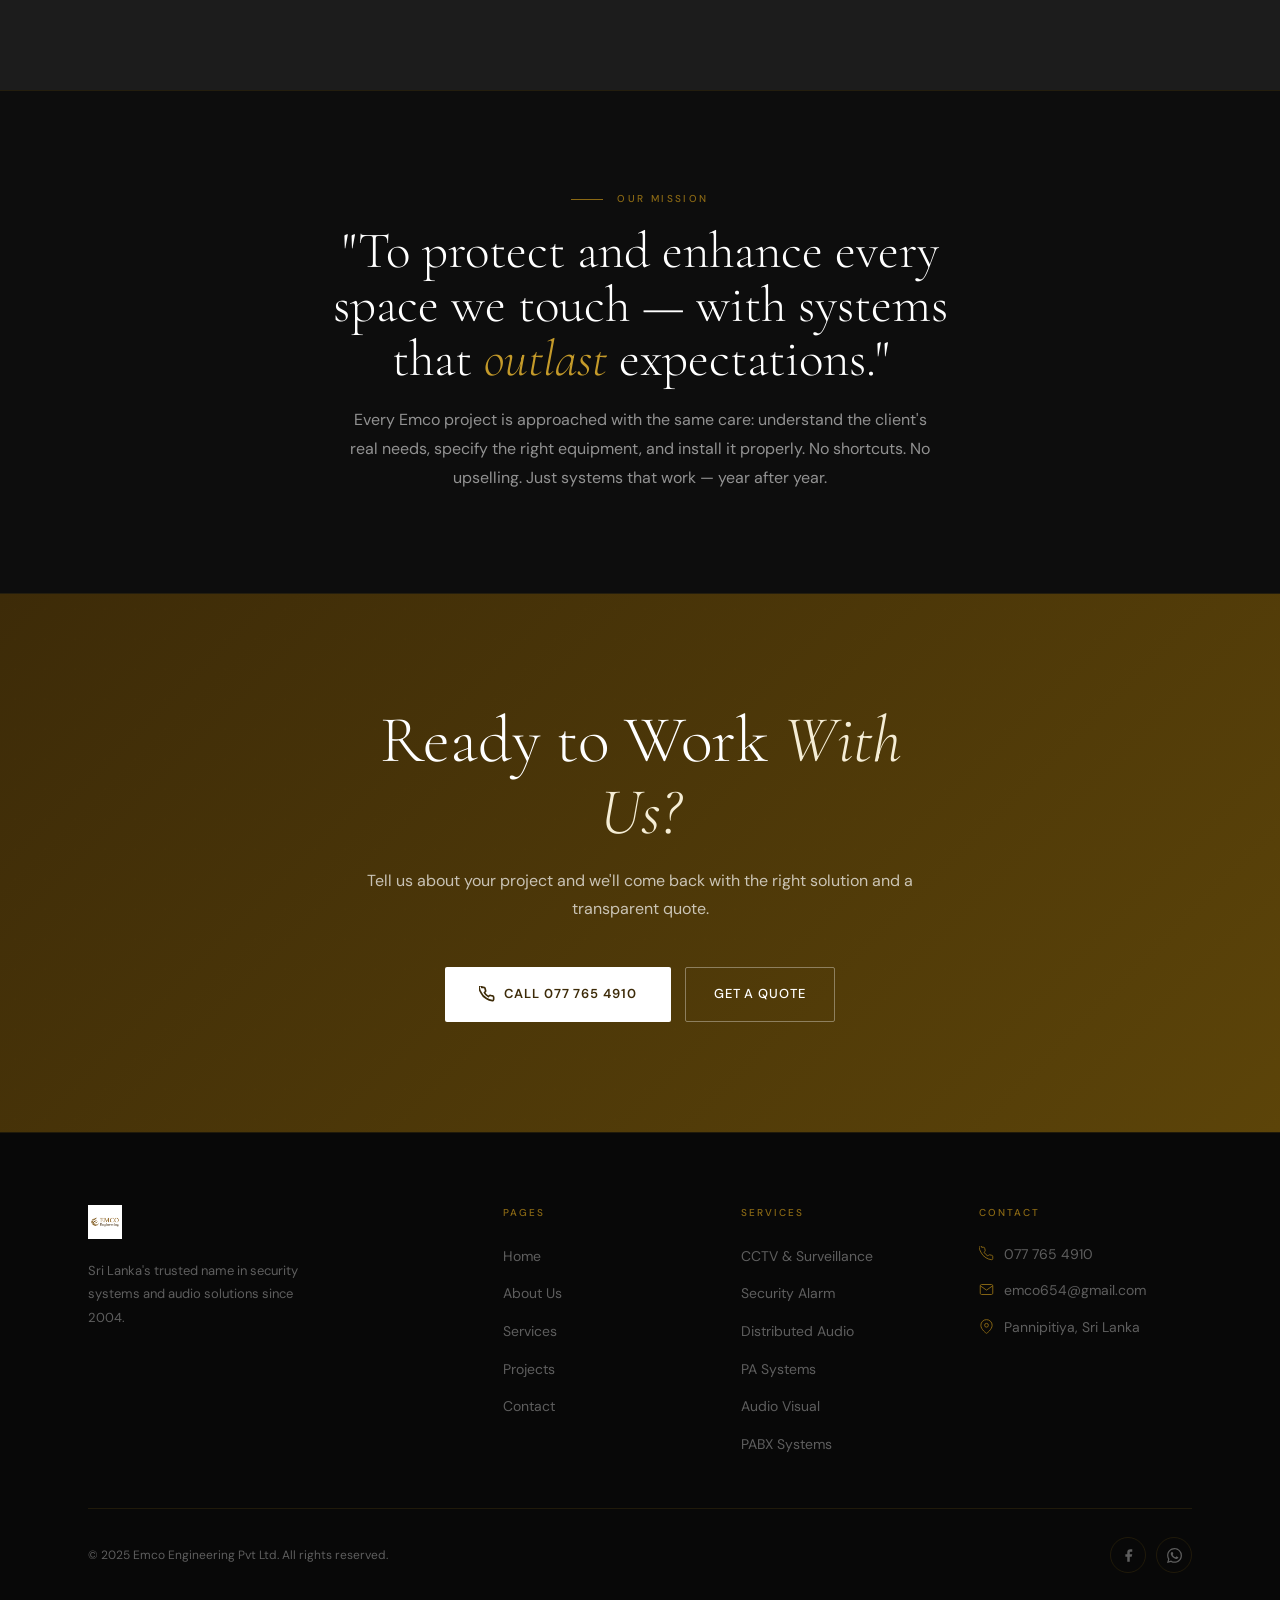
==== commit 880efa3e: "Add logo asset and real Facebook URL - Copy logoemco.png → assets/logo.png so the navbar and footer " ====
--- a/about.html
+++ b/about.html
@@ -209,7 +209,7 @@
     <div class="footer-bottom">
       <p class="footer-copy">&copy; 2025 Emco Engineering Pvt Ltd. All rights reserved.</p>
       <div class="footer-social">
-        <a href="https://facebook.com" class="soc-btn" target="_blank" rel="noopener" aria-label="Facebook"><svg viewBox="0 0 24 24"><path d="M18 2h-3a5 5 0 00-5 5v3H7v4h3v8h4v-8h3l1-4h-4V7a1 1 0 011-1h3z"/></svg></a>
+        <a href="https://web.facebook.com/EmcoEngineeringPvtLtd" class="soc-btn" target="_blank" rel="noopener" aria-label="Facebook"><svg viewBox="0 0 24 24"><path d="M18 2h-3a5 5 0 00-5 5v3H7v4h3v8h4v-8h3l1-4h-4V7a1 1 0 011-1h3z"/></svg></a>
         <a href="https://wa.me/94777654910" class="soc-btn" target="_blank" rel="noopener" aria-label="WhatsApp"><svg viewBox="0 0 24 24"><path d="M17.472 14.382c-.297-.149-1.758-.867-2.03-.967-.273-.099-.471-.148-.67.15-.197.297-.767.966-.94 1.164-.173.199-.347.223-.644.075-.297-.15-1.255-.463-2.39-1.475-.883-.788-1.48-1.761-1.653-2.059-.173-.297-.018-.458.13-.606.134-.133.298-.347.446-.52.149-.174.198-.298.298-.497.099-.198.05-.371-.025-.52-.075-.149-.669-1.612-.916-2.207-.242-.579-.487-.5-.669-.51-.173-.008-.371-.01-.57-.01-.198 0-.52.074-.792.372-.272.297-1.04 1.016-1.04 2.479 0 1.462 1.065 2.875 1.213 3.074.149.198 2.096 3.2 5.077 4.487.709.306 1.262.489 1.694.625.712.227 1.36.195 1.871.118.571-.085 1.758-.719 2.006-1.413.248-.694.248-1.289.173-1.413-.074-.124-.272-.198-.57-.347m-5.421 7.403h-.004a9.87 9.87 0 01-5.031-1.378l-.361-.214-3.741.982.998-3.648-.235-.374a9.86 9.86 0 01-1.51-5.26c.001-5.45 4.436-9.884 9.888-9.884 2.64 0 5.122 1.03 6.988 2.898a9.825 9.825 0 012.893 6.994c-.003 5.45-4.437 9.884-9.885 9.884m8.413-18.297A11.815 11.815 0 0012.05 0C5.495 0 .16 5.335.157 11.892c0 2.096.547 4.142 1.588 5.945L.057 24l6.305-1.654a11.882 11.882 0 005.683 1.448h.005c6.554 0 11.89-5.335 11.893-11.893a11.821 11.821 0 00-3.48-8.413Z"/></svg></a>
       </div>
     </div>
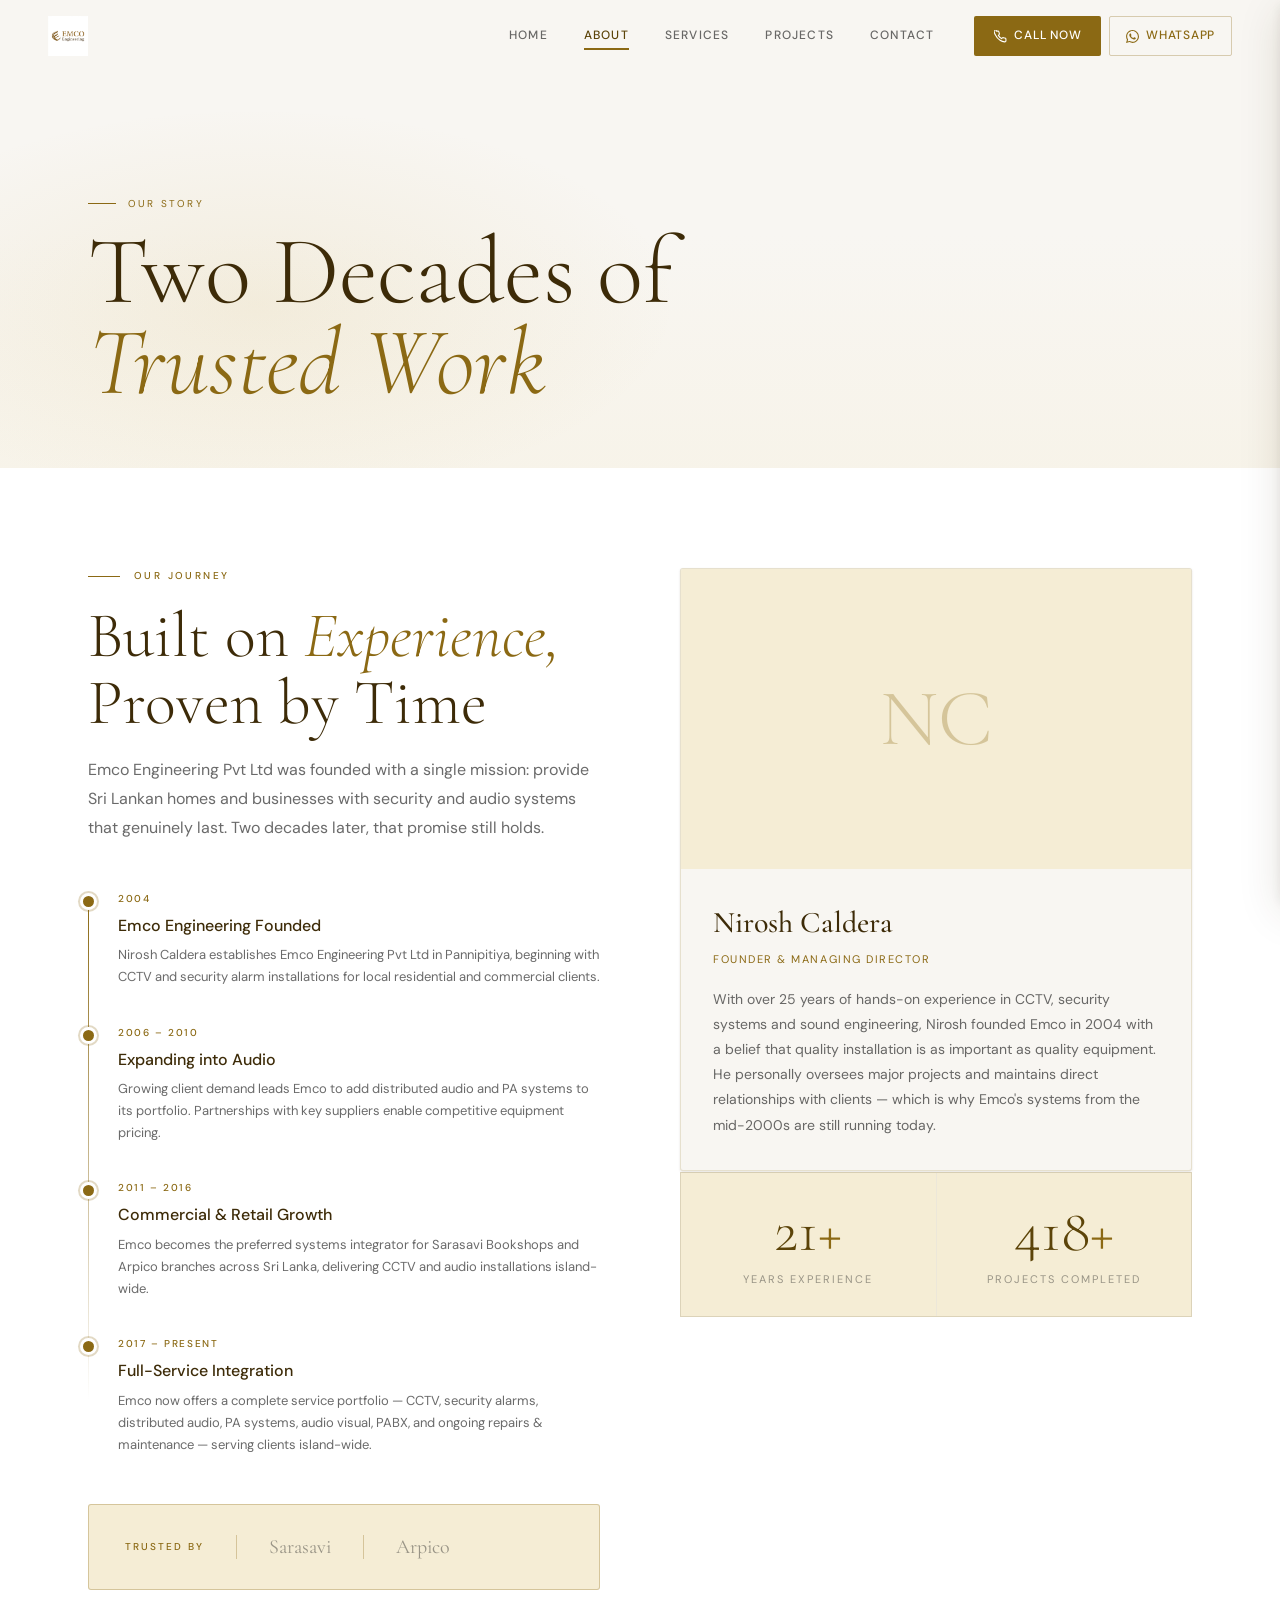
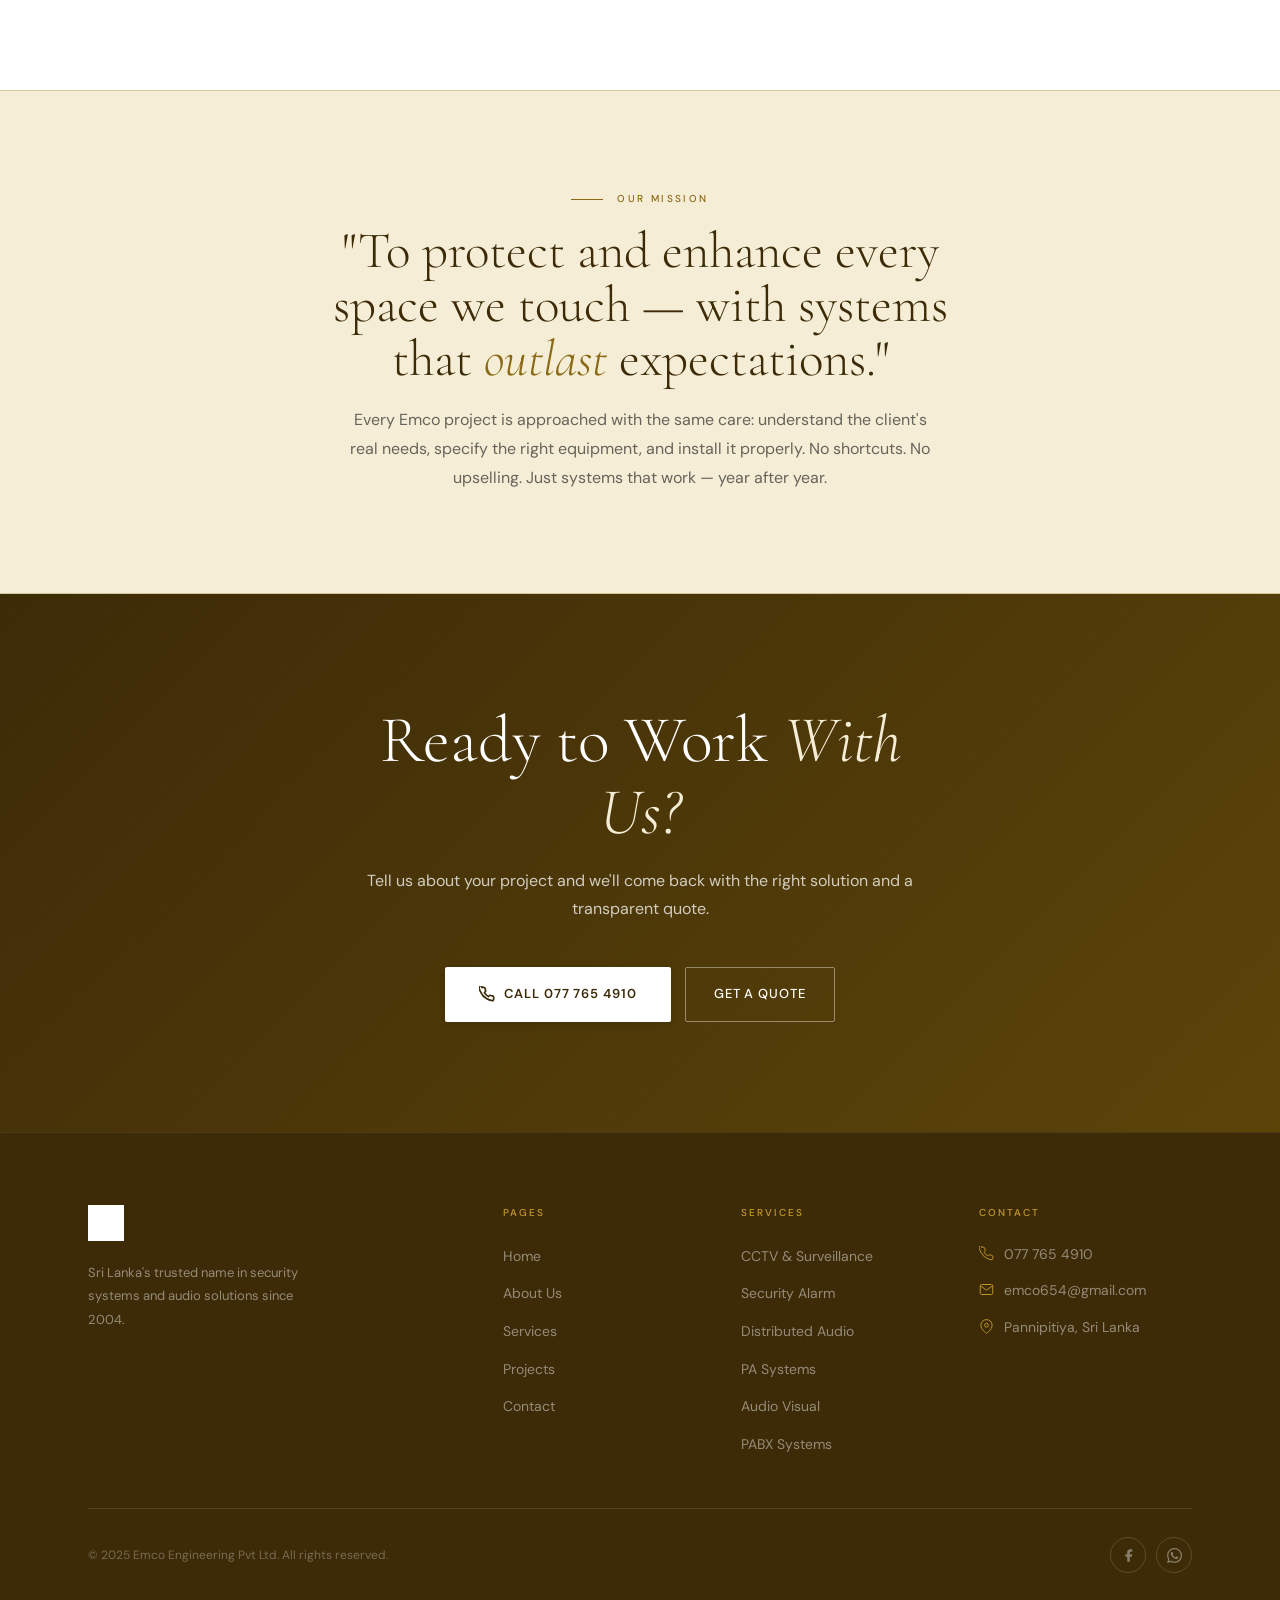
==== commit 4bbd2ee3: "Convert to light theme — warm cream/gold palette throughout Replaces dark obsidian/charcoal backgrou" ====
--- a/about.html
+++ b/about.html
@@ -127,12 +127,12 @@
         </div>
 
         <!-- Stats -->
-        <div style="display:grid; grid-template-columns:1fr 1fr; gap:1px; background:var(--border-gold); border:1px solid var(--border-gold); margin-top:1px;">
-          <div style="background:var(--obsidian); padding:28px 24px; text-align:center;">
+        <div style="display:grid; grid-template-columns:1fr 1fr; gap:1px; background:var(--border); border:1px solid var(--border); margin-top:1px;">
+          <div style="background:var(--bg-warm); padding:28px 24px; text-align:center;">
             <div class="stat-num" style="font-size:clamp(40px,5vw,60px);"><span class="counter" data-target="25"></span><span class="stat-suf">+</span></div>
             <div class="stat-lbl">Years Experience</div>
           </div>
-          <div style="background:var(--obsidian); padding:28px 24px; text-align:center;">
+          <div style="background:var(--bg-warm); padding:28px 24px; text-align:center;">
             <div class="stat-num" style="font-size:clamp(40px,5vw,60px);"><span class="counter" data-target="500"></span><span class="stat-suf">+</span></div>
             <div class="stat-lbl">Projects Completed</div>
           </div>
@@ -143,11 +143,11 @@
 </section>
 
 <!-- MISSION -->
-<section style="background: var(--obsidian); border-top: 1px solid var(--border-gold); border-bottom: 1px solid var(--border-gold);">
+<section style="background: var(--bg-warm); border-top: 1px solid var(--border-2); border-bottom: 1px solid var(--border-2);">
   <div class="section-inner" style="text-align:center; max-width:800px;">
     <div class="section-eyebrow reveal" style="justify-content:center;">Our Mission</div>
     <h2 class="section-heading reveal d1" style="font-size:clamp(32px,4vw,54px);">"To protect and enhance every space we touch — with systems that <em>outlast</em> expectations."</h2>
-    <p class="section-body reveal d2" style="max-width:600px; margin:0 auto; text-align:center; color:var(--muted);">Every Emco project is approached with the same care: understand the client's real needs, specify the right equipment, and install it properly. No shortcuts. No upselling. Just systems that work — year after year.</p>
+    <p class="section-body reveal d2" style="max-width:600px; margin:0 auto; text-align:center; color:var(--text-2);">Every Emco project is approached with the same care: understand the client's real needs, specify the right equipment, and install it properly. No shortcuts. No upselling. Just systems that work — year after year.</p>
   </div>
 </section>
 
--- a/style.css
+++ b/style.css
@@ -1,27 +1,31 @@
 /* ================================================================
    EMCO ENGINEERING — GLOBAL STYLESHEET
-   Dark Luxury · Gold Accent · Cormorant Garamond + DM Sans
+   Light Premium · Gold Accent · Cormorant Garamond + DM Sans
    ================================================================ */
 
 @import url('https://fonts.googleapis.com/css2?family=Cormorant+Garamond:ital,wght@0,300;0,400;0,500;0,600;1,300;1,400;1,500&family=DM+Sans:opsz,wght@9..40,300;9..40,400;9..40,500;9..40,600&display=swap');
 
 /* ── VARIABLES ─────────────────────────────────────────────── */
 :root {
-  --obsidian:    #0D0D0D;
-  --charcoal:    #1C1C1C;
-  --charcoal2:   #252525;
-  --charcoal3:   #2E2E2E;
+  --bg:          #FFFFFF;
+  --bg-soft:     #F8F6F2;
+  --bg-warm:     #F5EDD5;
+  --bg-card:     #FDFAF6;
   --gold:        #8B6914;
   --gold-light:  #C49A2A;
   --gold-pale:   #F5EDD5;
   --gold-dark:   #5C4409;
   --brown:       #3D2B08;
-  --off-white:   #F7F5F0;
-  --white:       #FFFFFF;
-  --muted:       rgba(255,255,255,0.55);
-  --muted2:      rgba(255,255,255,0.35);
-  --border-gold: rgba(139,105,20,0.18);
-  --border-gold2:rgba(139,105,20,0.35);
+  --charcoal:    #1A1A1A;
+  --text:        #1A1A1A;
+  --text-2:      rgba(26,26,26,0.65);
+  --text-3:      rgba(26,26,26,0.42);
+  --border:      rgba(139,105,20,0.16);
+  --border-2:    rgba(139,105,20,0.30);
+  --border-3:    rgba(139,105,20,0.50);
+  --shadow-sm:   0 1px 3px rgba(61,43,8,0.08), 0 1px 2px rgba(61,43,8,0.06);
+  --shadow-md:   0 4px 16px rgba(61,43,8,0.10), 0 2px 6px rgba(61,43,8,0.07);
+  --shadow-lg:   0 12px 40px rgba(61,43,8,0.13), 0 4px 12px rgba(61,43,8,0.08);
   --ff-display:  'Cormorant Garamond', serif;
   --ff-body:     'DM Sans', sans-serif;
   --max-w:       1200px;
@@ -33,8 +37,8 @@
 html { scroll-behavior: smooth; }
 body {
   font-family: var(--ff-body);
-  background: var(--obsidian);
-  color: var(--white);
+  background: var(--bg);
+  color: var(--text);
   overflow-x: hidden;
   line-height: 1.6;
   -webkit-font-smoothing: antialiased;
@@ -45,14 +49,14 @@
 svg { pointer-events: none; }
 
 ::-webkit-scrollbar { width: 5px; }
-::-webkit-scrollbar-track { background: var(--charcoal); }
+::-webkit-scrollbar-track { background: var(--bg-soft); }
 ::-webkit-scrollbar-thumb { background: var(--gold); border-radius: 3px; }
 
 /* ── PAGE TRANSITION OVERLAY ────────────────────────────────── */
 #page-overlay {
   position: fixed;
   inset: 0;
-  background: var(--gold-dark);
+  background: var(--gold);
   z-index: 9999;
   transform: scaleX(1);
   transform-origin: right;
@@ -72,70 +76,40 @@
   transition: background 0.4s, box-shadow 0.4s;
 }
 .navbar.scrolled {
-  background: rgba(13,13,13,0.96);
+  background: rgba(255,255,255,0.97);
   backdrop-filter: blur(16px);
   -webkit-backdrop-filter: blur(16px);
-  box-shadow: 0 1px 0 var(--border-gold);
+  box-shadow: 0 1px 0 var(--border), var(--shadow-sm);
 }
 .nav-container {
-  display: flex;
-  align-items: center;
-  width: 100%;
-  max-width: var(--max-w);
-  margin: 0 auto;
+  display: flex; align-items: center;
+  width: 100%; max-width: var(--max-w); margin: 0 auto;
 }
 
 /* Logo */
 .nav-logo { display: flex; align-items: center; gap: 10px; flex-shrink: 0; }
-.nav-logo .logo-img { height: 38px; width: auto; display: block; }
-.logo-text-fallback {
-  display: none;
-  flex-direction: column;
-  line-height: 1;
-}
+.nav-logo .logo-img { height: 40px; width: auto; display: block; }
+.logo-text-fallback { display: none; flex-direction: column; line-height: 1; }
 .nav-logo.logo-fallback-active .logo-img { display: none; }
 .nav-logo.logo-fallback-active .logo-text-fallback { display: flex; }
-.logo-emco {
-  font-family: var(--ff-display);
-  font-size: 24px;
-  font-weight: 600;
-  color: var(--white);
-  letter-spacing: 0.08em;
-}
-.logo-engineering {
-  font-family: var(--ff-display);
-  font-size: 11px;
-  font-weight: 400;
-  color: var(--gold-light);
-  letter-spacing: 0.25em;
-  text-transform: uppercase;
-}
+.logo-emco { font-family: var(--ff-display); font-size: 24px; font-weight: 600; color: var(--gold); letter-spacing: 0.08em; }
+.logo-engineering { font-family: var(--ff-display); font-size: 11px; font-weight: 400; color: var(--brown); letter-spacing: 0.25em; text-transform: uppercase; }
 
 /* Nav links */
-.nav-links {
-  display: flex;
-  gap: 36px;
-  margin-left: auto;
-  margin-right: 40px;
-}
+.nav-links { display: flex; gap: 36px; margin-left: auto; margin-right: 40px; }
 .nav-link {
-  font-size: 12px;
-  font-weight: 500;
-  letter-spacing: 0.1em;
-  text-transform: uppercase;
-  color: var(--muted);
-  position: relative;
-  transition: color 0.25s;
+  font-size: 12px; font-weight: 500;
+  letter-spacing: 0.1em; text-transform: uppercase;
+  color: var(--text-2);
+  position: relative; transition: color 0.25s;
 }
 .nav-link::after {
   content: '';
-  position: absolute;
-  bottom: -4px; left: 50%; right: 50%;
-  height: 1px;
-  background: var(--gold);
+  position: absolute; bottom: -4px; left: 50%; right: 50%;
+  height: 1.5px; background: var(--gold);
   transition: left 0.3s var(--ease-expo), right 0.3s var(--ease-expo);
 }
-.nav-link:hover, .nav-link.active { color: var(--white); }
+.nav-link:hover, .nav-link.active { color: var(--gold-dark); }
 .nav-link:hover::after, .nav-link.active::after { left: 0; right: 0; }
 
 /* CTA buttons */
@@ -143,38 +117,30 @@
 .btn-nav-call {
   display: inline-flex; align-items: center; gap: 7px;
   padding: 9px 20px;
-  background: var(--gold);
-  color: var(--white);
+  background: var(--gold); color: #fff;
   font-size: 12px; font-weight: 500; letter-spacing: 0.06em;
   text-transform: uppercase; border-radius: 2px;
-  transition: background 0.25s;
-}
-.btn-nav-call:hover { background: var(--gold-light); }
+  transition: background 0.25s, transform 0.2s;
+}
+.btn-nav-call:hover { background: var(--gold-light); transform: translateY(-1px); }
 .btn-nav-wa {
   display: inline-flex; align-items: center; gap: 7px;
   padding: 9px 16px;
-  border: 1px solid var(--border-gold2);
-  color: var(--gold-light);
+  border: 1px solid var(--border-2);
+  color: var(--gold);
   font-size: 12px; font-weight: 500; letter-spacing: 0.06em;
   text-transform: uppercase; border-radius: 2px;
   transition: all 0.25s;
 }
-.btn-nav-wa:hover { border-color: var(--gold-light); background: rgba(139,105,20,0.08); color: var(--white); }
+.btn-nav-wa:hover { border-color: var(--gold); background: var(--gold-pale); }
 
 /* Hamburger */
 .hamburger {
-  display: none;
-  margin-left: auto;
+  display: none; margin-left: auto;
   width: 40px; height: 40px;
-  flex-direction: column;
-  align-items: flex-end;
-  justify-content: center;
-  gap: 6px;
-}
-.hamburger span {
-  display: block; height: 1.5px; background: var(--white);
-  transition: all 0.35s var(--ease-expo);
-}
+  flex-direction: column; align-items: flex-end; justify-content: center; gap: 6px;
+}
+.hamburger span { display: block; height: 1.5px; background: var(--charcoal); transition: all 0.35s var(--ease-expo); }
 .hamburger span:nth-child(1) { width: 28px; }
 .hamburger span:nth-child(2) { width: 20px; }
 .hamburger span:nth-child(3) { width: 24px; }
@@ -184,46 +150,38 @@
 
 /* Mobile menu */
 .mobile-scrim {
-  position: fixed; inset: 0;
-  background: rgba(0,0,0,0.75);
-  z-index: 850;
-  opacity: 0; pointer-events: none;
-  transition: opacity 0.4s;
+  position: fixed; inset: 0; background: rgba(61,43,8,0.35);
+  z-index: 850; opacity: 0; pointer-events: none; transition: opacity 0.4s;
 }
 .mobile-scrim.open { opacity: 1; pointer-events: all; }
 .mobile-menu {
   position: fixed; top: 0; right: 0;
   width: min(320px, 85vw); height: 100vh;
-  background: var(--charcoal);
-  border-left: 1px solid var(--border-gold);
-  z-index: 860;
-  padding: 90px 36px 40px;
-  transform: translateX(100%);
-  transition: transform 0.5s var(--ease-expo);
+  background: var(--bg); border-left: 1px solid var(--border);
+  box-shadow: var(--shadow-lg);
+  z-index: 860; padding: 90px 36px 40px;
+  transform: translateX(100%); transition: transform 0.5s var(--ease-expo);
   overflow-y: auto;
 }
 .mobile-menu.open { transform: translateX(0); }
 .mobile-link {
-  display: block;
-  font-family: var(--ff-display);
-  font-size: 28px; font-weight: 400;
-  color: var(--muted);
-  padding: 14px 0;
-  border-bottom: 0.5px solid var(--border-gold);
+  display: block; font-family: var(--ff-display);
+  font-size: 28px; font-weight: 400; color: var(--text-2);
+  padding: 14px 0; border-bottom: 0.5px solid var(--border);
   transition: color 0.2s, padding-left 0.3s;
 }
 .mobile-link:last-of-type { border-bottom: none; }
-.mobile-link:hover { color: var(--gold-light); padding-left: 6px; }
+.mobile-link:hover { color: var(--gold); padding-left: 6px; }
 .mobile-cta { margin-top: 36px; display: flex; flex-direction: column; gap: 10px; }
 .mobile-cta a {
   display: flex; align-items: center; justify-content: center; gap: 8px;
   padding: 14px 20px; border-radius: 2px;
   font-size: 14px; font-weight: 500; letter-spacing: 0.04em;
 }
-.mobile-call { background: var(--gold); color: var(--white); }
+.mobile-call { background: var(--gold); color: #fff; }
 .mobile-call:hover { background: var(--gold-light); }
-.mobile-wa { border: 1px solid var(--border-gold2); color: var(--gold-light); }
-.mobile-wa:hover { background: rgba(139,105,20,0.08); }
+.mobile-wa { border: 1px solid var(--border-2); color: var(--gold); }
+.mobile-wa:hover { background: var(--gold-pale); }
 
 /* ── HERO ───────────────────────────────────────────────────── */
 .hero {
@@ -231,109 +189,93 @@
   height: 100svh; min-height: 680px;
   display: flex; align-items: center;
   overflow: hidden;
-  background: var(--obsidian);
+  background: var(--bg-soft);
 }
 .hero-bg {
   position: absolute; inset: 0;
   background:
-    radial-gradient(ellipse 70% 60% at 75% 50%, rgba(139,105,20,0.13) 0%, transparent 70%),
-    radial-gradient(ellipse 50% 50% at 15% 85%, rgba(92,68,9,0.08) 0%, transparent 60%);
+    radial-gradient(ellipse 65% 65% at 80% 40%, rgba(196,154,42,0.12) 0%, transparent 65%),
+    radial-gradient(ellipse 45% 55% at 10% 80%, rgba(139,105,20,0.06) 0%, transparent 55%);
 }
 .hero-grid {
   position: absolute; inset: 0;
   background-image:
-    linear-gradient(var(--border-gold) 1px, transparent 1px),
-    linear-gradient(90deg, var(--border-gold) 1px, transparent 1px);
+    linear-gradient(var(--border) 1px, transparent 1px),
+    linear-gradient(90deg, var(--border) 1px, transparent 1px);
   background-size: 72px 72px;
-  mask-image: radial-gradient(ellipse 80% 80% at 70% 50%, black 20%, transparent 80%);
-  -webkit-mask-image: radial-gradient(ellipse 80% 80% at 70% 50%, black 20%, transparent 80%);
+  mask-image: radial-gradient(ellipse 75% 80% at 75% 45%, black 15%, transparent 80%);
+  -webkit-mask-image: radial-gradient(ellipse 75% 80% at 75% 45%, black 15%, transparent 80%);
 }
 .hero-content {
   position: relative; z-index: 2;
   max-width: var(--max-w); margin: 0 auto;
-  padding: 0 48px;
-  width: 100%;
+  padding: 0 48px; width: 100%;
   padding-top: 72px;
 }
 .hero-label {
-  font-size: 11px; font-weight: 500;
-  letter-spacing: 0.22em; text-transform: uppercase;
-  color: var(--gold-light);
-  margin-bottom: 28px;
-  display: flex; align-items: center; gap: 12px;
-  opacity: 0;
-}
-.hero-label::before {
-  content: ''; width: 36px; height: 1px; background: var(--gold);
-}
+  font-size: 11px; font-weight: 500; letter-spacing: 0.22em; text-transform: uppercase;
+  color: var(--gold); margin-bottom: 28px;
+  display: flex; align-items: center; gap: 12px; opacity: 0;
+}
+.hero-label::before { content: ''; width: 36px; height: 1px; background: var(--gold); }
 .hero-title {
   font-family: var(--ff-display);
   font-size: clamp(60px, 10vw, 128px);
   font-weight: 300; line-height: 0.95;
   margin-bottom: 36px;
-  color: var(--white);
+  color: var(--brown);
 }
 .hero-title .word { display: block; overflow: hidden; }
 .hero-title .word-inner { display: block; transform: translateY(110%); }
-.hero-title .accent { color: var(--gold-light); font-style: italic; }
+.hero-title .accent { color: var(--gold); font-style: italic; }
 .hero-sub {
   font-size: clamp(15px, 1.6vw, 17px);
-  color: var(--muted);
+  color: var(--text-2);
   max-width: 500px; line-height: 1.8;
-  margin-bottom: 44px;
-  opacity: 0;
+  margin-bottom: 44px; opacity: 0;
 }
 .hero-cta { display: flex; gap: 14px; flex-wrap: wrap; opacity: 0; }
 
-/* Primary button */
+/* Buttons */
 .btn-primary {
   display: inline-flex; align-items: center; gap: 9px;
   padding: 16px 32px;
-  background: var(--gold); color: var(--white);
-  font-size: 13px; font-weight: 500;
-  letter-spacing: 0.08em; text-transform: uppercase;
-  border-radius: 2px;
-  position: relative; overflow: hidden;
-  transition: transform 0.2s;
+  background: var(--gold); color: #fff;
+  font-size: 13px; font-weight: 500; letter-spacing: 0.08em; text-transform: uppercase;
+  border-radius: 2px; position: relative; overflow: hidden;
+  transition: transform 0.2s, box-shadow 0.2s;
+  box-shadow: 0 2px 8px rgba(139,105,20,0.25);
 }
 .btn-primary::before {
-  content: '';
-  position: absolute; inset: 0;
+  content: ''; position: absolute; inset: 0;
   background: var(--gold-light);
   transform: scaleX(0); transform-origin: left;
-  transition: transform 0.4s var(--ease-expo);
-  z-index: 0;
+  transition: transform 0.4s var(--ease-expo); z-index: 0;
 }
 .btn-primary:hover::before { transform: scaleX(1); }
-.btn-primary:hover { transform: translateY(-2px); }
+.btn-primary:hover { transform: translateY(-2px); box-shadow: 0 6px 20px rgba(139,105,20,0.3); }
 .btn-primary > * { position: relative; z-index: 1; }
 
-/* Outline button */
 .btn-outline {
   display: inline-flex; align-items: center; gap: 9px;
   padding: 16px 28px;
-  border: 1px solid var(--border-gold2);
-  color: var(--gold-light);
-  font-size: 13px; font-weight: 500;
-  letter-spacing: 0.08em; text-transform: uppercase;
-  border-radius: 2px;
-  transition: all 0.3s;
+  border: 1.5px solid var(--border-2);
+  color: var(--gold-dark);
+  font-size: 13px; font-weight: 500; letter-spacing: 0.08em; text-transform: uppercase;
+  border-radius: 2px; transition: all 0.3s;
 }
 .btn-outline:hover {
-  border-color: var(--gold-light);
-  background: rgba(139,105,20,0.1);
-  color: var(--white);
+  border-color: var(--gold); background: var(--gold-pale);
   transform: translateY(-2px);
 }
 
 /* Scroll indicator */
 .hero-scroll {
-  position: absolute; bottom: 40px; left: 50%;
-  transform: translateX(-50%);
+  position: absolute; bottom: 40px; left: 50%; transform: translateX(-50%);
   display: flex; flex-direction: column; align-items: center; gap: 10px;
   z-index: 2; opacity: 0;
 }
-.hero-scroll span { font-size: 10px; letter-spacing: 0.2em; text-transform: uppercase; color: var(--muted2); }
+.hero-scroll span { font-size: 10px; letter-spacing: 0.2em; text-transform: uppercase; color: var(--text-3); }
 .scroll-line {
   width: 1px; height: 52px;
   background: linear-gradient(to bottom, var(--gold) 0%, transparent 100%);
@@ -347,172 +289,110 @@
 }
 
 /* ── SECTION SHARED ─────────────────────────────────────────── */
-.section-inner {
-  max-width: var(--max-w); margin: 0 auto;
-  padding: 100px 48px;
-}
+.section-inner { max-width: var(--max-w); margin: 0 auto; padding: 100px 48px; }
 .section-eyebrow {
-  font-size: 10px; font-weight: 500;
-  letter-spacing: 0.24em; text-transform: uppercase;
-  color: var(--gold);
-  margin-bottom: 18px;
+  font-size: 10px; font-weight: 500; letter-spacing: 0.24em; text-transform: uppercase;
+  color: var(--gold); margin-bottom: 18px;
   display: flex; align-items: center; gap: 14px;
 }
 .section-eyebrow::before { content: ''; width: 32px; height: 1px; background: var(--gold); flex-shrink: 0; }
-.section-heading {
-  font-family: var(--ff-display);
-  font-size: clamp(38px, 5vw, 68px);
-  font-weight: 300; line-height: 1.05;
-  margin-bottom: 20px;
-}
-.section-heading em { font-style: italic; color: var(--gold-light); }
-.section-body {
-  font-size: 16px; color: var(--muted);
-  max-width: 520px; line-height: 1.8;
-}
-.section-body.on-light { color: rgba(61,43,8,0.75); }
-
-/* Reveal animation classes */
-.reveal {
-  opacity: 0; transform: translateY(28px);
-  transition: opacity 0.75s var(--ease-expo), transform 0.75s var(--ease-expo);
-}
+.section-heading { font-family: var(--ff-display); font-size: clamp(38px, 5vw, 68px); font-weight: 300; line-height: 1.05; margin-bottom: 20px; color: var(--brown); }
+.section-heading em { font-style: italic; color: var(--gold); }
+.section-body { font-size: 16px; color: var(--text-2); max-width: 520px; line-height: 1.8; }
+
+/* Reveal animations */
+.reveal { opacity: 0; transform: translateY(28px); transition: opacity 0.75s var(--ease-expo), transform 0.75s var(--ease-expo); }
 .reveal.in { opacity: 1; transform: translateY(0); }
 .reveal-left { opacity: 0; transform: translateX(-28px); transition: opacity 0.75s var(--ease-expo), transform 0.75s var(--ease-expo); }
 .reveal-left.in { opacity: 1; transform: translateX(0); }
-.d1 { transition-delay: 0.08s; }
-.d2 { transition-delay: 0.16s; }
-.d3 { transition-delay: 0.24s; }
-.d4 { transition-delay: 0.32s; }
-.d5 { transition-delay: 0.40s; }
-.d6 { transition-delay: 0.48s; }
-
-/* Angled SVG divider */
+.d1 { transition-delay: 0.08s; } .d2 { transition-delay: 0.16s; }
+.d3 { transition-delay: 0.24s; } .d4 { transition-delay: 0.32s; }
+.d5 { transition-delay: 0.40s; } .d6 { transition-delay: 0.48s; }
+
+/* Angled divider */
 .angle-divider { display: block; width: 100%; line-height: 0; }
 
 /* ── HOME: SERVICES GRID ────────────────────────────────────── */
-.services-section { background: var(--charcoal); }
+.services-section { background: var(--bg); }
 .services-section .section-inner { padding-bottom: 0; }
-.services-grid {
-  display: grid;
-  grid-template-columns: repeat(3, 1fr);
-  gap: 1px;
-  background: var(--border-gold);
-  border: 1px solid var(--border-gold);
-  margin-top: 60px;
-}
+.services-grid { display: grid; grid-template-columns: repeat(3, 1fr); gap: 1px; background: var(--border); border: 1px solid var(--border); margin-top: 60px; }
 .s-card {
-  background: var(--charcoal);
-  padding: 40px 36px 36px;
-  position: relative; overflow: hidden;
-  transition: background 0.35s;
+  background: var(--bg); padding: 40px 36px 36px;
+  position: relative; overflow: hidden; transition: background 0.35s, box-shadow 0.35s;
 }
 .s-card::after {
-  content: '';
-  position: absolute; bottom: 0; left: 0;
-  width: 100%; height: 2px;
-  background: var(--gold);
+  content: ''; position: absolute; bottom: 0; left: 0;
+  width: 100%; height: 2px; background: var(--gold);
   transform: scaleX(0); transform-origin: left;
   transition: transform 0.45s var(--ease-expo);
 }
-.s-card:hover { background: var(--charcoal2); }
+.s-card:hover { background: var(--bg-card); box-shadow: var(--shadow-md); }
 .s-card:hover::after { transform: scaleX(1); }
 .s-icon {
   width: 50px; height: 50px; border-radius: 50%;
-  background: rgba(139,105,20,0.1);
-  border: 1px solid var(--border-gold);
+  background: var(--gold-pale); border: 1px solid var(--border-2);
   display: flex; align-items: center; justify-content: center;
-  margin-bottom: 24px;
-  transition: background 0.3s, border-color 0.3s;
-}
-.s-card:hover .s-icon { background: rgba(139,105,20,0.2); border-color: var(--gold); }
-.s-icon svg { width: 22px; height: 22px; stroke: var(--gold-light); fill: none; stroke-width: 1.5; stroke-linecap: round; stroke-linejoin: round; }
-.s-card h3 { font-family: var(--ff-display); font-size: 22px; font-weight: 500; margin-bottom: 12px; }
-.s-card p { font-size: 14px; color: var(--muted); line-height: 1.75; margin-bottom: 24px; }
+  margin-bottom: 24px; transition: background 0.3s, border-color 0.3s;
+}
+.s-card:hover .s-icon { background: rgba(139,105,20,0.15); border-color: var(--gold); }
+.s-icon svg { width: 22px; height: 22px; stroke: var(--gold); fill: none; stroke-width: 1.5; stroke-linecap: round; stroke-linejoin: round; }
+.s-card h3 { font-family: var(--ff-display); font-size: 22px; font-weight: 500; margin-bottom: 12px; color: var(--brown); }
+.s-card p { font-size: 14px; color: var(--text-2); line-height: 1.75; margin-bottom: 24px; }
 .s-link {
-  font-size: 11px; font-weight: 500;
-  letter-spacing: 0.12em; text-transform: uppercase;
-  color: var(--gold);
-  display: flex; align-items: center; gap: 8px;
+  font-size: 11px; font-weight: 500; letter-spacing: 0.12em; text-transform: uppercase;
+  color: var(--gold); display: flex; align-items: center; gap: 8px;
   transition: gap 0.3s var(--ease-expo), color 0.3s;
 }
-.s-card:hover .s-link { gap: 14px; color: var(--gold-light); }
+.s-card:hover .s-link { gap: 14px; color: var(--gold-dark); }
 .s-link svg { width: 14px; height: 14px; stroke: currentColor; fill: none; stroke-width: 2; stroke-linecap: round; stroke-linejoin: round; }
 
 /* ── HOME: STATS ────────────────────────────────────────────── */
 .stats-section {
-  background: var(--obsidian);
-  border-top: 1px solid var(--border-gold);
-  border-bottom: 1px solid var(--border-gold);
+  background: var(--bg-warm);
+  border-top: 1px solid var(--border-2);
+  border-bottom: 1px solid var(--border-2);
 }
 .stats-grid {
-  max-width: var(--max-w); margin: 0 auto;
-  padding: 80px 48px;
-  display: grid;
-  grid-template-columns: repeat(4, 1fr);
-  gap: 20px;
-  text-align: center;
-}
-.stat-num {
-  font-family: var(--ff-display);
-  font-size: clamp(52px, 7vw, 84px);
-  font-weight: 300; line-height: 1;
-  color: var(--gold-light);
-}
+  max-width: var(--max-w); margin: 0 auto; padding: 80px 48px;
+  display: grid; grid-template-columns: repeat(4, 1fr); gap: 20px; text-align: center;
+}
+.stat-num { font-family: var(--ff-display); font-size: clamp(52px, 7vw, 84px); font-weight: 300; line-height: 1; color: var(--gold-dark); }
 .stat-suf { color: var(--gold); }
-.stat-lbl {
-  font-size: 11px; letter-spacing: 0.18em;
-  text-transform: uppercase; color: var(--muted2);
-  margin-top: 10px;
-}
+.stat-lbl { font-size: 11px; letter-spacing: 0.18em; text-transform: uppercase; color: var(--text-3); margin-top: 10px; }
 
 /* ── HOME: WHY EMCO ─────────────────────────────────────────── */
-.why-section { background: var(--charcoal); }
+.why-section { background: var(--bg-soft); }
 .why-grid { display: grid; grid-template-columns: 1fr 1fr; gap: 80px; align-items: center; }
 .why-list { list-style: none; margin-top: 36px; }
-.why-item {
-  display: flex; gap: 16px; align-items: flex-start;
-  padding: 20px 0;
-  border-bottom: 0.5px solid var(--border-gold);
-}
+.why-item { display: flex; gap: 16px; align-items: flex-start; padding: 20px 0; border-bottom: 0.5px solid var(--border); }
 .why-item:last-child { border-bottom: none; }
 .why-check {
   width: 30px; height: 30px; border-radius: 50%; flex-shrink: 0;
-  background: rgba(139,105,20,0.1);
-  border: 1px solid var(--border-gold2);
-  display: flex; align-items: center; justify-content: center;
-  margin-top: 2px;
+  background: var(--gold-pale); border: 1px solid var(--border-2);
+  display: flex; align-items: center; justify-content: center; margin-top: 2px;
 }
 .why-check svg { width: 14px; height: 14px; stroke: var(--gold); fill: none; stroke-width: 2.5; stroke-linecap: round; stroke-linejoin: round; }
-.why-item h4 { font-size: 15px; font-weight: 500; margin-bottom: 5px; }
-.why-item p { font-size: 13px; color: var(--muted); line-height: 1.65; }
+.why-item h4 { font-size: 15px; font-weight: 500; margin-bottom: 5px; color: var(--brown); }
+.why-item p { font-size: 13px; color: var(--text-2); line-height: 1.65; }
 .why-visual {
-  position: relative; aspect-ratio: 3/4;
-  background: var(--charcoal2); border-radius: 2px;
-  overflow: hidden;
-  border: 1px solid var(--border-gold);
+  position: relative; aspect-ratio: 3/4; background: var(--bg-warm);
+  border-radius: 2px; overflow: hidden; border: 1px solid var(--border-2);
 }
 .why-img { width: 100%; height: 100%; object-fit: cover; }
 .why-img-placeholder {
   width: 100%; height: 100%;
-  background: linear-gradient(145deg, var(--charcoal2) 0%, rgba(139,105,20,0.06) 100%);
+  background: linear-gradient(145deg, var(--bg-warm) 0%, var(--gold-pale) 100%);
   display: flex; align-items: center; justify-content: center;
 }
-.why-img-placeholder svg { width: 80px; height: 80px; stroke: rgba(139,105,20,0.12); fill: none; stroke-width: 0.75; }
+.why-img-placeholder svg { width: 80px; height: 80px; stroke: var(--border-2); fill: none; stroke-width: 0.75; }
 .why-badge {
   position: absolute; bottom: 24px; left: 24px; right: 24px;
-  background: rgba(13,13,13,0.92);
-  backdrop-filter: blur(10px);
-  border: 1px solid var(--border-gold2);
-  border-radius: 3px;
-  padding: 18px 22px;
-}
-.why-badge strong {
-  display: block; font-family: var(--ff-display);
-  font-size: 36px; font-weight: 300; color: var(--gold-light);
-  line-height: 1;
-}
-.why-badge span { font-size: 11px; letter-spacing: 0.14em; text-transform: uppercase; color: var(--muted2); margin-top: 4px; display: block; }
+  background: rgba(255,255,255,0.95); backdrop-filter: blur(10px);
+  border: 1px solid var(--border-2); border-radius: 3px; padding: 18px 22px;
+  box-shadow: var(--shadow-md);
+}
+.why-badge strong { display: block; font-family: var(--ff-display); font-size: 36px; font-weight: 300; color: var(--gold); line-height: 1; }
+.why-badge span { font-size: 11px; letter-spacing: 0.14em; text-transform: uppercase; color: var(--text-3); margin-top: 4px; display: block; }
 
 /* ── CTA BANNER ─────────────────────────────────────────────── */
 .cta-section {
@@ -520,298 +400,224 @@
   position: relative; overflow: hidden; text-align: center;
 }
 .cta-pattern {
-  position: absolute; inset: 0; opacity: 0.06;
-  background-image: url("data:image/svg+xml,%3Csvg width='60' height='60' viewBox='0 0 60 60' xmlns='http://www.w3.org/2000/svg'%3E%3Cg fill='%23C49A2A' fill-rule='evenodd'%3E%3Ccircle cx='30' cy='30' r='1'/%3E%3C/g%3E%3C/svg%3E");
+  position: absolute; inset: 0; opacity: 0.05;
+  background-image: url("data:image/svg+xml,%3Csvg width='60' height='60' viewBox='0 0 60 60' xmlns='http://www.w3.org/2000/svg'%3E%3Cg fill='%23C49A2A' fill-rule='evenodd'%3E%3Ccircle cx='30' cy='30' r='1.5'/%3E%3C/g%3E%3C/svg%3E");
   background-size: 30px 30px;
 }
 .cta-inner {
   position: relative; z-index: 1;
-  max-width: 700px; margin: 0 auto;
-  padding: 110px 48px;
-}
-.cta-inner h2 {
-  font-family: var(--ff-display);
-  font-size: clamp(38px, 5.5vw, 66px);
-  font-weight: 300; color: var(--white);
-  line-height: 1.1; margin-bottom: 18px;
-}
+  max-width: 700px; margin: 0 auto; padding: 110px 48px;
+}
+.cta-inner h2 { font-family: var(--ff-display); font-size: clamp(38px, 5.5vw, 66px); font-weight: 300; color: #fff; line-height: 1.1; margin-bottom: 18px; }
 .cta-inner h2 em { color: var(--gold-pale); font-style: italic; }
-.cta-inner p { font-size: 16px; color: rgba(255,255,255,0.7); margin-bottom: 44px; line-height: 1.75; }
+.cta-inner p { font-size: 16px; color: rgba(255,255,255,0.75); margin-bottom: 44px; line-height: 1.75; }
 .cta-btns { display: flex; gap: 14px; justify-content: center; flex-wrap: wrap; }
 .btn-white {
   display: inline-flex; align-items: center; gap: 9px;
-  padding: 16px 34px;
-  background: var(--white); color: var(--brown);
-  font-size: 13px; font-weight: 600;
-  letter-spacing: 0.07em; text-transform: uppercase;
-  border-radius: 2px;
-  transition: transform 0.25s, box-shadow 0.25s;
-}
-.btn-white:hover { transform: translateY(-3px); box-shadow: 0 8px 24px rgba(0,0,0,0.3); }
+  padding: 16px 34px; background: #fff; color: var(--brown);
+  font-size: 13px; font-weight: 600; letter-spacing: 0.07em; text-transform: uppercase;
+  border-radius: 2px; transition: transform 0.25s, box-shadow 0.25s;
+  box-shadow: 0 2px 8px rgba(0,0,0,0.15);
+}
+.btn-white:hover { transform: translateY(-3px); box-shadow: 0 8px 24px rgba(0,0,0,0.2); }
 .btn-outline-white {
   display: inline-flex; align-items: center; gap: 9px;
-  padding: 16px 28px;
-  border: 1.5px solid rgba(255,255,255,0.35);
-  color: var(--white);
-  font-size: 13px; font-weight: 500;
-  letter-spacing: 0.07em; text-transform: uppercase;
-  border-radius: 2px;
-  transition: all 0.3s;
-}
-.btn-outline-white:hover { border-color: var(--white); background: rgba(255,255,255,0.1); transform: translateY(-3px); }
+  padding: 16px 28px; border: 1.5px solid rgba(255,255,255,0.4);
+  color: #fff; font-size: 13px; font-weight: 500; letter-spacing: 0.07em; text-transform: uppercase;
+  border-radius: 2px; transition: all 0.3s;
+}
+.btn-outline-white:hover { border-color: #fff; background: rgba(255,255,255,0.1); transform: translateY(-3px); }
 
 /* ── FOOTER ─────────────────────────────────────────────────── */
-.footer { background: #080808; border-top: 1px solid var(--border-gold); }
+.footer { background: var(--brown); border-top: 1px solid rgba(255,255,255,0.08); }
 .footer-inner { max-width: var(--max-w); margin: 0 auto; padding: 72px 48px 36px; }
-.footer-top { display: grid; grid-template-columns: 2fr 1fr 1fr 1.2fr; gap: 60px; padding-bottom: 52px; border-bottom: 0.5px solid var(--border-gold); }
-.footer-logo img { height: 34px; margin-bottom: 20px; }
-.footer-logo .logo-emco { font-family: var(--ff-display); font-size: 22px; font-weight: 600; color: var(--white); letter-spacing: 0.08em; }
-.footer-logo .logo-engineering { font-family: var(--ff-display); font-size: 10px; color: var(--gold-light); letter-spacing: 0.25em; text-transform: uppercase; }
-.footer-tagline { font-size: 13px; color: var(--muted2); line-height: 1.8; margin-top: 16px; max-width: 240px; }
-.footer-col h4 { font-size: 10px; font-weight: 500; letter-spacing: 0.2em; text-transform: uppercase; color: var(--gold); margin-bottom: 22px; }
+.footer-top { display: grid; grid-template-columns: 2fr 1fr 1fr 1.2fr; gap: 60px; padding-bottom: 52px; border-bottom: 0.5px solid rgba(255,255,255,0.1); }
+.footer-logo img { height: 36px; margin-bottom: 20px; filter: brightness(0) invert(1); }
+.footer-logo .logo-emco { font-family: var(--ff-display); font-size: 22px; font-weight: 600; color: #fff; letter-spacing: 0.08em; }
+.footer-logo .logo-engineering { font-family: var(--ff-display); font-size: 10px; color: rgba(255,255,255,0.5); letter-spacing: 0.25em; text-transform: uppercase; }
+.footer-tagline { font-size: 13px; color: rgba(255,255,255,0.45); line-height: 1.8; margin-top: 16px; max-width: 240px; }
+.footer-col h4 { font-size: 10px; font-weight: 500; letter-spacing: 0.2em; text-transform: uppercase; color: var(--gold-light); margin-bottom: 22px; }
 .footer-col ul { list-style: none; }
 .footer-col ul li + li { margin-top: 12px; }
-.footer-col a { font-size: 14px; color: var(--muted2); transition: color 0.2s; }
+.footer-col a { font-size: 14px; color: rgba(255,255,255,0.45); transition: color 0.2s; }
 .footer-col a:hover { color: var(--gold-light); }
-.fc-item { display: flex; align-items: flex-start; gap: 10px; margin-bottom: 14px; font-size: 14px; color: var(--muted2); }
-.fc-item svg { width: 15px; height: 15px; stroke: var(--gold); fill: none; stroke-width: 1.5; flex-shrink: 0; margin-top: 3px; }
-.footer-bottom {
-  padding-top: 28px;
-  display: flex; align-items: center; justify-content: space-between; flex-wrap: wrap; gap: 14px;
-}
-.footer-copy { font-size: 12px; color: var(--muted2); }
+.fc-item { display: flex; align-items: flex-start; gap: 10px; margin-bottom: 14px; font-size: 14px; color: rgba(255,255,255,0.45); }
+.fc-item svg { width: 15px; height: 15px; stroke: var(--gold-light); fill: none; stroke-width: 1.5; flex-shrink: 0; margin-top: 3px; }
+.fc-item a { color: rgba(255,255,255,0.45); }
+.fc-item a:hover { color: var(--gold-light); }
+.footer-bottom { padding-top: 28px; display: flex; align-items: center; justify-content: space-between; flex-wrap: wrap; gap: 14px; }
+.footer-copy { font-size: 12px; color: rgba(255,255,255,0.3); }
 .footer-social { display: flex; gap: 10px; }
 .soc-btn {
   width: 36px; height: 36px; border-radius: 50%;
-  border: 1px solid var(--border-gold);
+  border: 1px solid rgba(255,255,255,0.15);
   display: flex; align-items: center; justify-content: center;
-  color: var(--muted2);
-  transition: all 0.3s;
-}
-.soc-btn:hover { border-color: var(--gold); color: var(--gold-light); background: rgba(139,105,20,0.08); }
+  color: rgba(255,255,255,0.4); transition: all 0.3s;
+}
+.soc-btn:hover { border-color: var(--gold-light); color: var(--gold-light); background: rgba(196,154,42,0.1); }
 .soc-btn svg { width: 15px; height: 15px; fill: currentColor; }
 
 /* ── PAGE HERO (inner pages) ────────────────────────────────── */
 .page-hero {
   height: 52vh; min-height: 400px;
-  background: var(--obsidian);
+  background: var(--bg-soft);
   display: flex; align-items: flex-end;
   position: relative; overflow: hidden;
 }
 .page-hero::before {
-  content: '';
-  position: absolute; inset: 0;
-  background: radial-gradient(ellipse 60% 70% at 25% 60%, rgba(139,105,20,0.1) 0%, transparent 65%);
-}
-.ph-content {
-  position: relative; z-index: 2;
-  max-width: var(--max-w); margin: 0 auto;
-  padding: 0 48px 60px; width: 100%;
-}
+  content: ''; position: absolute; inset: 0;
+  background:
+    radial-gradient(ellipse 55% 70% at 20% 65%, rgba(196,154,42,0.1) 0%, transparent 60%),
+    linear-gradient(to bottom, transparent 50%, rgba(245,237,213,0.3) 100%);
+}
+.ph-content { position: relative; z-index: 2; max-width: var(--max-w); margin: 0 auto; padding: 0 48px 60px; width: 100%; }
 .ph-label { font-size: 10px; letter-spacing: 0.22em; text-transform: uppercase; color: var(--gold); margin-bottom: 14px; display: flex; align-items: center; gap: 12px; }
 .ph-label::before { content: ''; width: 28px; height: 1px; background: var(--gold); }
-.ph-content h1 {
-  font-family: var(--ff-display);
-  font-size: clamp(50px, 8vw, 96px);
-  font-weight: 300; line-height: 0.95; color: var(--white);
-}
-.ph-content h1 em { color: var(--gold-light); font-style: italic; }
+.ph-content h1 { font-family: var(--ff-display); font-size: clamp(50px, 8vw, 96px); font-weight: 300; line-height: 0.95; color: var(--brown); }
+.ph-content h1 em { color: var(--gold); font-style: italic; }
 
 /* ── ABOUT PAGE ─────────────────────────────────────────────── */
-.about-section { background: var(--charcoal); }
+.about-section { background: var(--bg); }
 .about-grid { display: grid; grid-template-columns: 1fr 1fr; gap: 80px; align-items: start; }
 
 .timeline { position: relative; padding-left: 30px; }
-.timeline::before {
-  content: '';
-  position: absolute; left: 0; top: 8px; bottom: 0;
-  width: 1px; background: linear-gradient(to bottom, var(--gold) 0%, transparent 90%);
-}
+.timeline::before { content: ''; position: absolute; left: 0; top: 8px; bottom: 0; width: 1px; background: linear-gradient(to bottom, var(--gold) 0%, transparent 90%); }
 .tl-item { position: relative; margin-bottom: 36px; }
-.tl-dot {
-  position: absolute; left: -35px; top: 5px;
-  width: 11px; height: 11px; border-radius: 50%;
-  background: var(--gold);
-  box-shadow: 0 0 0 3px var(--charcoal), 0 0 0 5px rgba(139,105,20,0.3);
-}
+.tl-dot { position: absolute; left: -35px; top: 5px; width: 11px; height: 11px; border-radius: 50%; background: var(--gold); box-shadow: 0 0 0 3px var(--bg), 0 0 0 5px rgba(139,105,20,0.25); }
 .tl-year { font-size: 10px; font-weight: 500; letter-spacing: 0.16em; text-transform: uppercase; color: var(--gold); margin-bottom: 6px; }
-.tl-title { font-size: 16px; font-weight: 500; margin-bottom: 6px; }
-.tl-desc { font-size: 13px; color: var(--muted); line-height: 1.7; }
-
-.founder-card {
-  background: var(--obsidian);
-  border: 1px solid var(--border-gold);
-  border-radius: 3px; overflow: hidden;
-}
-.founder-photo {
-  height: 300px;
-  background: var(--charcoal2);
-  display: flex; align-items: center; justify-content: center;
-  position: relative; overflow: hidden;
-}
+.tl-title { font-size: 16px; font-weight: 500; margin-bottom: 6px; color: var(--brown); }
+.tl-desc { font-size: 13px; color: var(--text-2); line-height: 1.7; }
+
+.founder-card { background: var(--bg-soft); border: 1px solid var(--border); border-radius: 3px; overflow: hidden; box-shadow: var(--shadow-sm); }
+.founder-photo { height: 300px; background: var(--bg-warm); display: flex; align-items: center; justify-content: center; position: relative; overflow: hidden; }
 .founder-photo img { width: 100%; height: 100%; object-fit: cover; }
-.founder-photo-ph {
-  font-family: var(--ff-display); font-size: 80px; font-weight: 300;
-  color: rgba(139,105,20,0.15);
-}
+.founder-photo-ph { font-family: var(--ff-display); font-size: 80px; font-weight: 300; color: var(--border-2); }
 .founder-info { padding: 30px 32px 32px; }
-.founder-name { font-family: var(--ff-display); font-size: 30px; font-weight: 500; margin-bottom: 4px; }
+.founder-name { font-family: var(--ff-display); font-size: 30px; font-weight: 500; margin-bottom: 4px; color: var(--brown); }
 .founder-title { font-size: 11px; letter-spacing: 0.14em; text-transform: uppercase; color: var(--gold); margin-bottom: 18px; }
-.founder-bio { font-size: 14px; color: var(--muted); line-height: 1.8; }
+.founder-bio { font-size: 14px; color: var(--text-2); line-height: 1.8; }
 
 .partners-bar {
   display: flex; align-items: center; gap: 32px; flex-wrap: wrap;
   padding: 26px 36px; margin-top: 48px;
-  background: rgba(139,105,20,0.05);
-  border: 1px solid var(--border-gold);
-  border-radius: 3px;
+  background: var(--bg-warm); border: 1px solid var(--border-2); border-radius: 3px;
 }
 .partners-label { font-size: 10px; letter-spacing: 0.2em; text-transform: uppercase; color: var(--gold); font-weight: 500; white-space: nowrap; flex-shrink: 0; }
-.partners-sep { width: 1px; height: 24px; background: var(--border-gold); }
-.partner-name { font-family: var(--ff-display); font-size: 20px; color: rgba(255,255,255,0.35); transition: color 0.3s; }
-.partner-name:hover { color: rgba(255,255,255,0.65); }
+.partners-sep { width: 1px; height: 24px; background: var(--border-2); }
+.partner-name { font-family: var(--ff-display); font-size: 20px; color: var(--text-3); transition: color 0.3s; }
+.partner-name:hover { color: var(--gold-dark); }
 
 /* ── SERVICES PAGE ──────────────────────────────────────────── */
-.svcs-page { background: var(--obsidian); }
+.svcs-page { background: var(--bg); }
 .svc-block {
-  max-width: var(--max-w); margin: 0 auto;
-  padding: 80px 48px;
-  display: grid; grid-template-columns: 1fr 1fr;
-  gap: 80px; align-items: center;
-  border-bottom: 0.5px solid var(--border-gold);
+  max-width: var(--max-w); margin: 0 auto; padding: 80px 48px;
+  display: grid; grid-template-columns: 1fr 1fr; gap: 80px; align-items: center;
+  border-bottom: 0.5px solid var(--border);
 }
 .svc-block:last-child { border-bottom: none; }
 .svc-block.flip { direction: rtl; }
 .svc-block.flip > * { direction: ltr; }
 .svc-visual {
   aspect-ratio: 4/3; border-radius: 2px; overflow: hidden;
-  background: var(--charcoal2);
-  border: 1px solid var(--border-gold);
-  display: flex; align-items: center; justify-content: center;
-  position: relative;
-}
-.svc-visual-icon { position: absolute; opacity: 0.08; }
-.svc-visual-icon svg { width: 120px; height: 120px; stroke: var(--gold-light); fill: none; stroke-width: 0.5; }
+  background: var(--bg-warm); border: 1px solid var(--border);
+  display: flex; align-items: center; justify-content: center; position: relative;
+}
+.svc-visual-icon { position: absolute; opacity: 0.12; }
+.svc-visual-icon svg { width: 120px; height: 120px; stroke: var(--gold); fill: none; stroke-width: 0.5; }
 .svc-visual-badge {
   position: absolute; top: 20px; left: 20px;
   width: 44px; height: 44px; border-radius: 50%;
-  background: rgba(139,105,20,0.15);
-  border: 1px solid var(--border-gold2);
+  background: #fff; border: 1px solid var(--border-2);
   display: flex; align-items: center; justify-content: center;
-}
-.svc-visual-badge svg { width: 20px; height: 20px; stroke: var(--gold-light); fill: none; stroke-width: 1.5; }
-.svc-content h2 { font-family: var(--ff-display); font-size: clamp(32px, 4vw, 52px); font-weight: 400; margin-bottom: 16px; }
-.svc-content h2 em { color: var(--gold-light); font-style: italic; }
-.svc-content p { font-size: 15px; color: var(--muted); line-height: 1.8; margin-bottom: 24px; }
+  box-shadow: var(--shadow-sm);
+}
+.svc-visual-badge svg { width: 20px; height: 20px; stroke: var(--gold); fill: none; stroke-width: 1.5; }
+.svc-content h2 { font-family: var(--ff-display); font-size: clamp(32px, 4vw, 52px); font-weight: 400; margin-bottom: 16px; color: var(--brown); }
+.svc-content h2 em { color: var(--gold); font-style: italic; }
+.svc-content p { font-size: 15px; color: var(--text-2); line-height: 1.8; margin-bottom: 24px; }
 .svc-features { list-style: none; margin-bottom: 32px; }
-.svc-features li {
-  font-size: 14px; color: var(--muted);
-  padding: 9px 0;
-  border-bottom: 0.5px solid rgba(255,255,255,0.05);
-  display: flex; align-items: center; gap: 10px;
-}
+.svc-features li { font-size: 14px; color: var(--text-2); padding: 9px 0; border-bottom: 0.5px solid var(--border); display: flex; align-items: center; gap: 10px; }
 .svc-features li::before { content: ''; width: 5px; height: 5px; border-radius: 50%; background: var(--gold); flex-shrink: 0; }
 .svc-cta { display: flex; gap: 10px; flex-wrap: wrap; }
 
 /* ── PROJECTS PAGE ──────────────────────────────────────────── */
-.projects-page { background: var(--obsidian); }
+.projects-page { background: var(--bg-soft); }
 .filter-bar { display: flex; gap: 8px; flex-wrap: wrap; margin-bottom: 44px; }
 .f-btn {
   font-size: 11px; font-weight: 500; letter-spacing: 0.1em; text-transform: uppercase;
   padding: 8px 20px; border-radius: 2px;
-  border: 1px solid var(--border-gold);
-  color: var(--muted); background: transparent; cursor: pointer;
-  transition: all 0.3s;
-}
-.f-btn:hover, .f-btn.active { border-color: var(--gold); color: var(--gold-light); background: rgba(139,105,20,0.08); }
-.projects-grid { display: grid; grid-template-columns: repeat(3, 1fr); gap: 1px; background: var(--border-gold); border: 1px solid var(--border-gold); }
-.proj-card {
-  background: var(--charcoal);
-  position: relative; overflow: hidden;
-  aspect-ratio: 4/3; cursor: pointer;
-  transition: opacity 0.4s;
-}
+  border: 1px solid var(--border); color: var(--text-3); background: var(--bg);
+  cursor: pointer; transition: all 0.3s;
+}
+.f-btn:hover, .f-btn.active { border-color: var(--gold); color: var(--gold-dark); background: var(--gold-pale); }
+.projects-grid { display: grid; grid-template-columns: repeat(3, 1fr); gap: 1px; background: var(--border); border: 1px solid var(--border); }
+.proj-card { background: var(--bg); position: relative; overflow: hidden; aspect-ratio: 4/3; cursor: pointer; transition: opacity 0.4s; }
 .proj-card.hidden { display: none; }
 .proj-bg {
   position: absolute; inset: 0;
-  background: var(--charcoal2);
   display: flex; align-items: center; justify-content: center;
   transition: transform 0.6s var(--ease-expo);
 }
 .proj-card:hover .proj-bg { transform: scale(1.05); }
-.proj-bg svg { width: 72px; height: 72px; stroke: rgba(139,105,20,0.1); fill: none; stroke-width: 0.5; }
+.proj-bg svg { width: 72px; height: 72px; stroke: var(--border-2); fill: none; stroke-width: 0.5; }
 .proj-overlay {
   position: absolute; inset: 0;
-  background: linear-gradient(to top, rgba(13,13,13,0.96) 0%, transparent 55%);
-  display: flex; flex-direction: column; justify-content: flex-end;
-  padding: 28px;
-}
-.proj-tag { font-size: 10px; letter-spacing: 0.16em; text-transform: uppercase; color: var(--gold); margin-bottom: 6px; }
-.proj-name { font-family: var(--ff-display); font-size: 22px; font-weight: 400; margin-bottom: 4px; }
-.proj-loc { font-size: 13px; color: var(--muted); }
+  background: linear-gradient(to top, rgba(61,43,8,0.88) 0%, rgba(61,43,8,0.2) 50%, transparent 75%);
+  display: flex; flex-direction: column; justify-content: flex-end; padding: 28px;
+}
+.proj-tag { font-size: 10px; letter-spacing: 0.16em; text-transform: uppercase; color: var(--gold-light); margin-bottom: 6px; }
+.proj-name { font-family: var(--ff-display); font-size: 22px; font-weight: 400; margin-bottom: 4px; color: #fff; }
+.proj-loc { font-size: 13px; color: rgba(255,255,255,0.65); }
 
 /* ── CONTACT PAGE ───────────────────────────────────────────── */
-.contact-page { background: var(--obsidian); }
+.contact-page { background: var(--bg-soft); }
 .contact-grid { display: grid; grid-template-columns: 1fr 1fr; gap: 80px; align-items: start; }
-.contact-form-wrap {
-  background: var(--charcoal);
-  border: 1px solid var(--border-gold);
-  border-radius: 3px; padding: 44px 40px;
-}
+.contact-form-wrap { background: var(--bg); border: 1px solid var(--border); border-radius: 3px; padding: 44px 40px; box-shadow: var(--shadow-sm); }
 .form-row { display: grid; grid-template-columns: 1fr 1fr; gap: 20px; }
 .fg { margin-bottom: 22px; }
 .fg label { display: block; font-size: 10px; font-weight: 500; letter-spacing: 0.18em; text-transform: uppercase; color: var(--gold); margin-bottom: 10px; }
 .fg input, .fg select, .fg textarea {
-  width: 100%;
-  background: rgba(255,255,255,0.04);
-  border: 1px solid rgba(139,105,20,0.2);
-  border-radius: 2px; padding: 14px 16px;
-  font-family: var(--ff-body); font-size: 14px; color: var(--white);
-  outline: none; transition: border-color 0.3s, background 0.3s;
-  appearance: none;
-}
-.fg input:focus, .fg select:focus, .fg textarea:focus {
-  border-color: var(--gold); background: rgba(139,105,20,0.05);
-}
-.fg input::placeholder, .fg textarea::placeholder { color: rgba(255,255,255,0.25); }
-.fg select option { background: var(--charcoal); color: var(--white); }
+  width: 100%; background: var(--bg-soft);
+  border: 1px solid var(--border); border-radius: 2px;
+  padding: 14px 16px; font-family: var(--ff-body); font-size: 14px; color: var(--text);
+  outline: none; transition: border-color 0.3s, background 0.3s; appearance: none;
+}
+.fg input:focus, .fg select:focus, .fg textarea:focus { border-color: var(--gold); background: var(--bg-warm); }
+.fg input::placeholder, .fg textarea::placeholder { color: var(--text-3); }
+.fg select option { background: var(--bg); color: var(--text); }
 .fg textarea { height: 140px; resize: vertical; }
 .btn-submit {
-  width: 100%; padding: 16px;
-  background: var(--gold); color: var(--white);
+  width: 100%; padding: 16px; background: var(--gold); color: #fff;
   font-family: var(--ff-body); font-size: 13px; font-weight: 500;
-  letter-spacing: 0.1em; text-transform: uppercase;
-  border-radius: 2px; cursor: pointer; border: none;
-  transition: background 0.3s, transform 0.2s;
-}
-.btn-submit:hover { background: var(--gold-light); transform: translateY(-2px); }
+  letter-spacing: 0.1em; text-transform: uppercase; border-radius: 2px;
+  cursor: pointer; border: none; transition: background 0.3s, transform 0.2s;
+  box-shadow: 0 2px 8px rgba(139,105,20,0.25);
+}
+.btn-submit:hover { background: var(--gold-light); transform: translateY(-2px); box-shadow: 0 6px 20px rgba(139,105,20,0.3); }
 
 .contact-channel {
   display: flex; align-items: center; gap: 16px;
   padding: 20px 22px; border-radius: 3px;
-  border: 1px solid var(--border-gold);
-  background: var(--charcoal); margin-bottom: 12px;
-  transition: border-color 0.3s, background 0.3s;
-  color: inherit;
-}
-.contact-channel:hover { border-color: var(--border-gold2); background: var(--charcoal2); }
+  border: 1px solid var(--border); background: var(--bg); margin-bottom: 12px;
+  transition: border-color 0.3s, background 0.3s, box-shadow 0.3s; color: inherit;
+}
+.contact-channel:hover { border-color: var(--border-2); background: var(--bg-card); box-shadow: var(--shadow-sm); }
 .ch-icon {
   width: 46px; height: 46px; border-radius: 50%; flex-shrink: 0;
-  background: rgba(139,105,20,0.1);
-  border: 1px solid var(--border-gold2);
+  background: var(--gold-pale); border: 1px solid var(--border-2);
   display: flex; align-items: center; justify-content: center;
 }
-.ch-icon svg { width: 20px; height: 20px; stroke: var(--gold-light); fill: none; stroke-width: 1.5; }
-.ch-icon.wa-icon svg { stroke: none; fill: var(--gold-light); }
+.ch-icon svg { width: 20px; height: 20px; stroke: var(--gold); fill: none; stroke-width: 1.5; }
+.ch-icon.wa-icon svg { stroke: none; fill: var(--gold); }
 .ch-lbl { font-size: 10px; letter-spacing: 0.14em; text-transform: uppercase; color: var(--gold); margin-bottom: 4px; }
-.ch-val { font-family: var(--ff-display); font-size: 18px; }
-.ch-arrow { margin-left: auto; color: var(--muted2); }
+.ch-val { font-family: var(--ff-display); font-size: 18px; color: var(--brown); }
+.ch-arrow { margin-left: auto; color: var(--text-3); }
 .ch-arrow svg { width: 18px; height: 18px; stroke: currentColor; fill: none; stroke-width: 1.5; }
 
 .area-tags { display: flex; flex-wrap: wrap; gap: 8px; margin-top: 16px; }
-.area-tag { font-size: 12px; padding: 6px 14px; border-radius: 99px; border: 1px solid var(--border-gold); color: var(--muted2); }
-.contact-side h3 { font-family: var(--ff-display); font-size: 32px; font-weight: 400; margin-bottom: 28px; }
-.contact-side h3 em { color: var(--gold-light); font-style: italic; }
+.area-tag { font-size: 12px; padding: 6px 14px; border-radius: 99px; border: 1px solid var(--border); color: var(--text-3); background: var(--bg); }
+.contact-side h3 { font-family: var(--ff-display); font-size: 32px; font-weight: 400; margin-bottom: 28px; color: var(--brown); }
+.contact-side h3 em { color: var(--gold); font-style: italic; }
 
 /* ── RESPONSIVE ─────────────────────────────────────────────── */
 @media (max-width: 1024px) {
